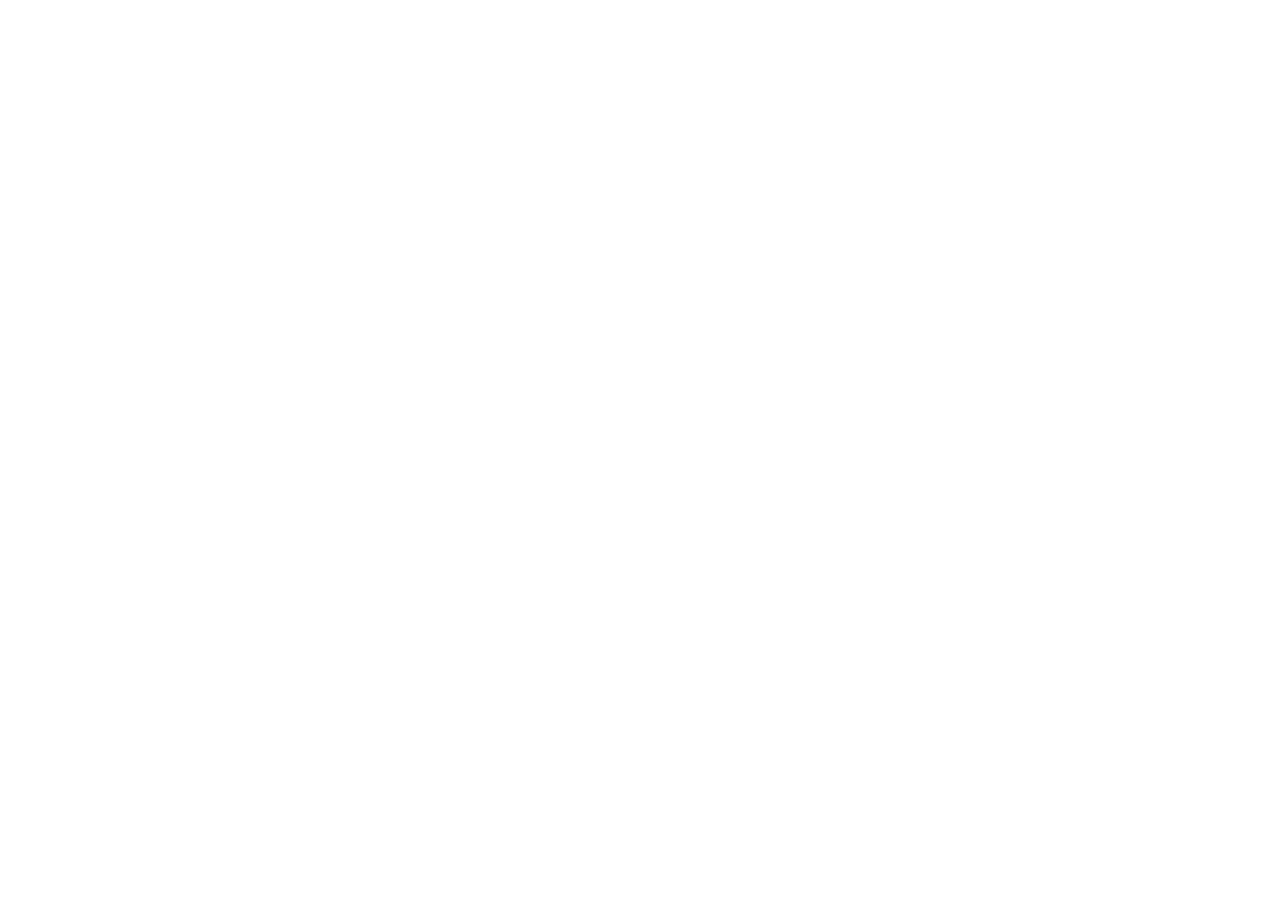
==== index.html @ 2e2c58c4 "added index.html file" ====
<!DOCTYPE html>
<html lang="en">
<head>
    <meta charset="UTF-8">
    <meta name="viewport" content="width=device-width, initial-scale=1.0">
    <title>Document</title>
</head>
<body>
    
</body>
</html>
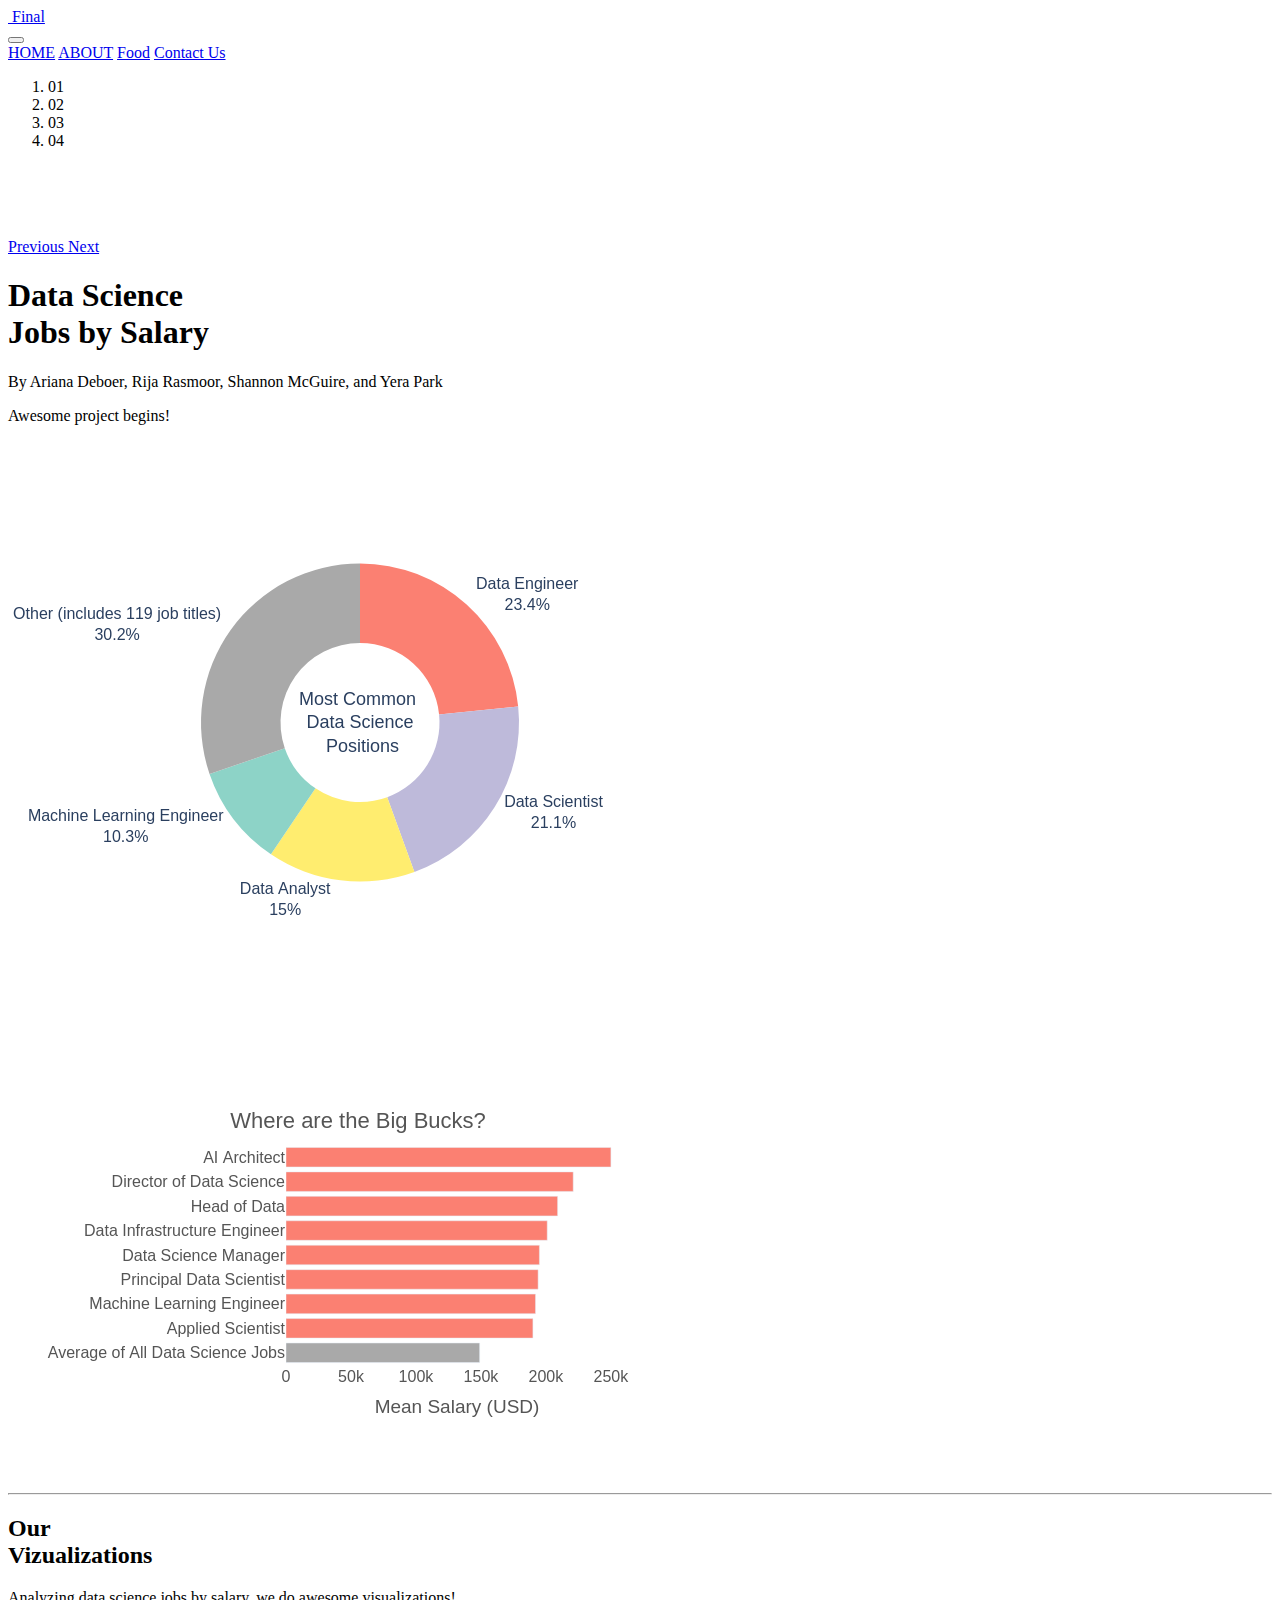
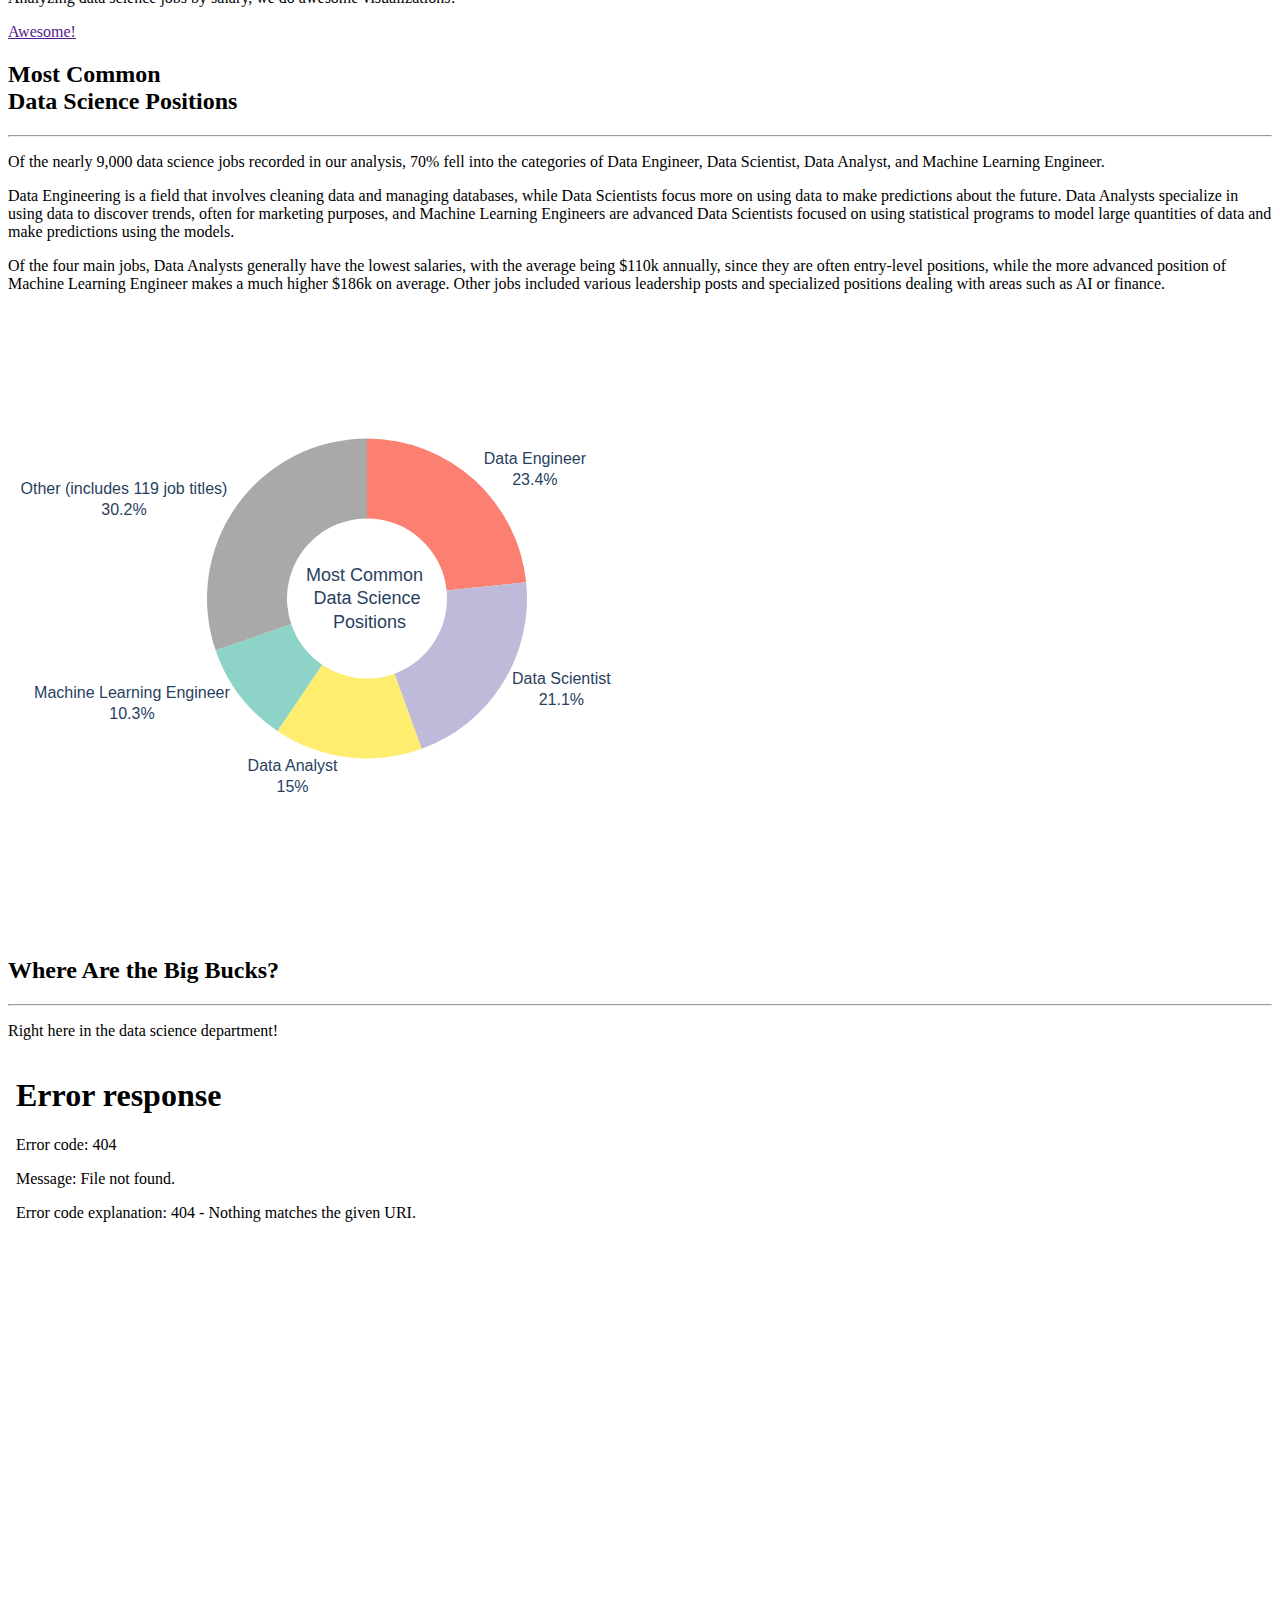
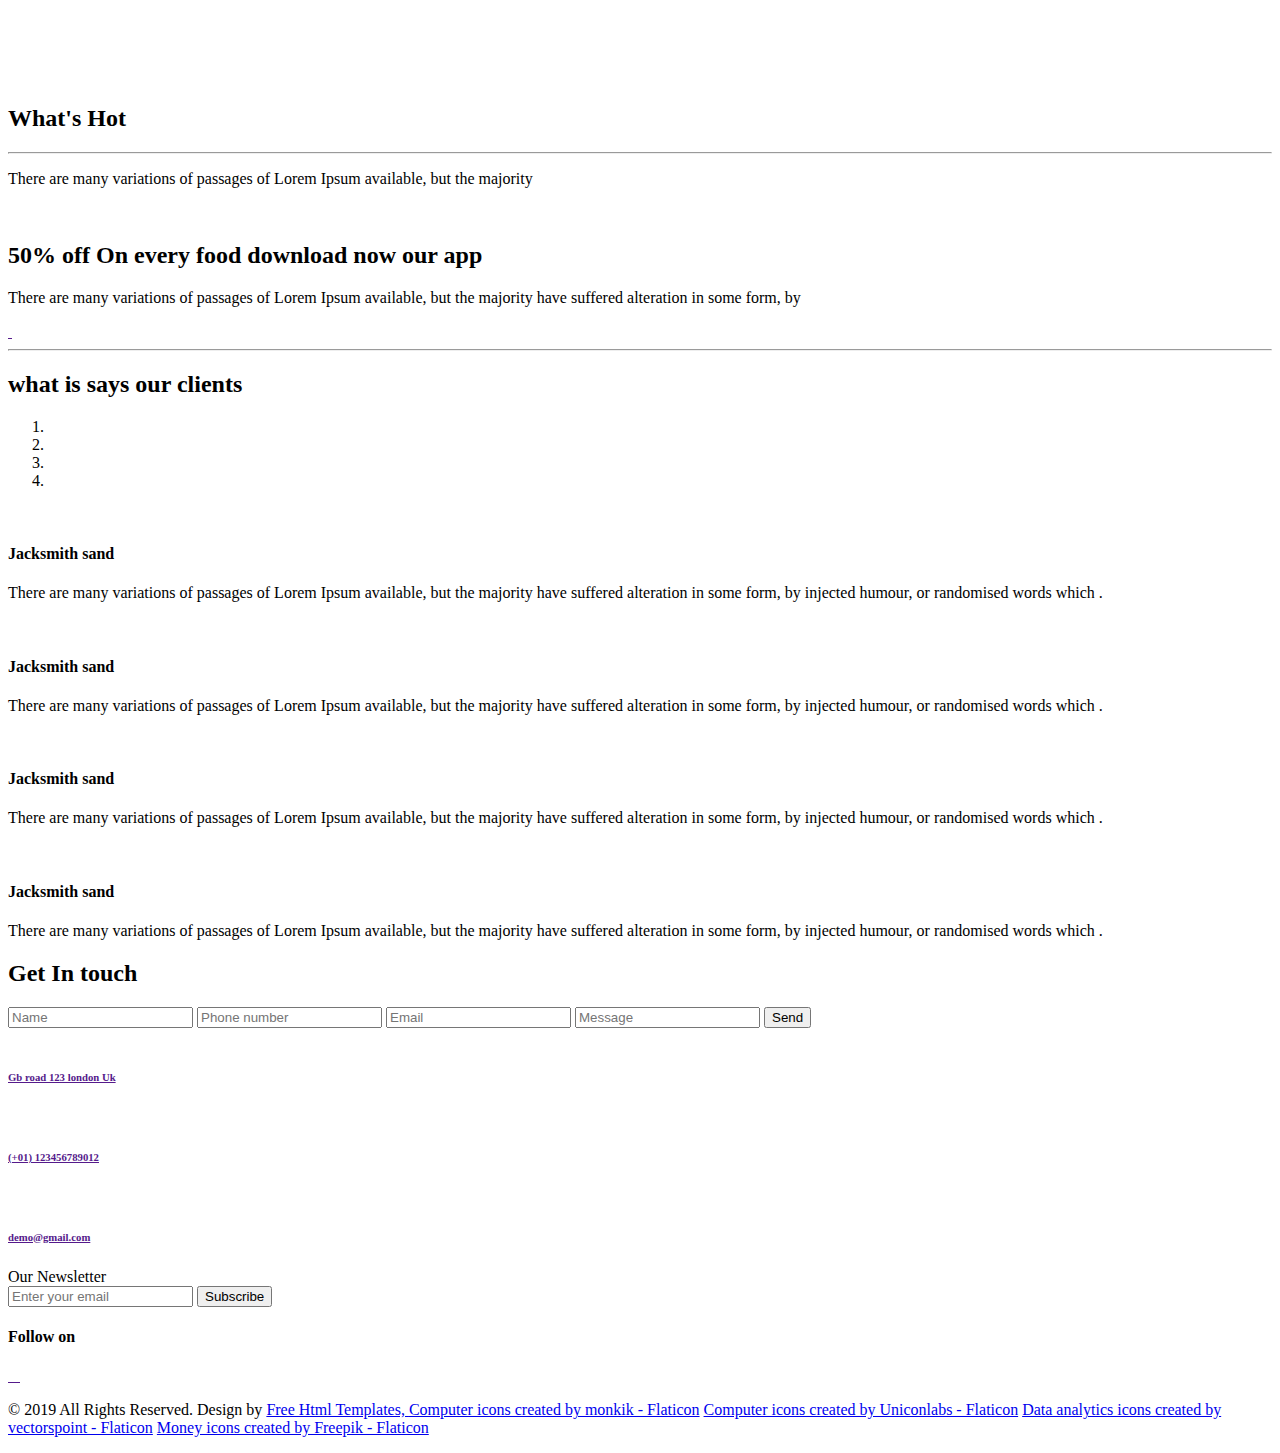
==== commit d3a04087: "added html files" ====
--- a/index.html
+++ b/index.html
@@ -1,11 +1,617 @@
-<!DOCTYPE html>
-<html lang="en">
-<head>
-    <meta charset="UTF-8">
-    <meta name="viewport" content="width=device-width, initial-scale=1.0">
-    <title>Document</title>
-</head>
-<body>
-    
-</body>
+<!DOCTYPE html>
+<html>
+
+<head>
+  <!-- Basic -->
+  <meta charset="utf-8" />
+  <meta http-equiv="X-UA-Compatible" content="IE=edge" />
+  <!-- Mobile Metas -->
+  <meta name="viewport" content="width=device-width, initial-scale=1, shrink-to-fit=no" />
+  <!-- Site Metas -->
+  <meta name="keywords" content="" />
+  <meta name="description" content="" />
+  <meta name="author" content="" />
+
+  <title>Data Science Jobs by Salaries</title>
+  <!-- slider stylesheet -->
+  <link rel="stylesheet" type="text/css"
+    href="https://cdnjs.cloudflare.com/ajax/libs/OwlCarousel2/2.3.4/assets/owl.carousel.min.css" />
+
+  <!-- bootstrap core css -->
+  <link rel="stylesheet" type="text/css" href="css/bootstrap.css" />
+
+  <!-- fonts style -->
+  <link href="https://fonts.googleapis.com/css?family=Open+Sans:400,700|Poppins:400,700|Raleway:400,700&display=swap"
+    rel="stylesheet" />
+
+  <!-- Custom styles for this template -->
+  <link href="css/style.css" rel="stylesheet" />
+  <!-- responsive style -->
+  <link href="css/responsive.css" rel="stylesheet" />
+</head>
+
+<body>
+  <div class="hero_area">
+    <!-- header section strats -->
+    <header class="header_section">
+      <div class="container-fluid">
+        <nav class="navbar navbar-expand-lg custom_nav-container">
+          <a class="navbar-brand" href="index.html">
+            <img src="images/dslogo1.png" alt="" />
+            <span>
+              Final
+            </span>
+          </a>
+
+          <div class="navbar-collapse" id="">
+            <div class="custom_menu-btn">
+              <button onclick="openNav()">
+                <span class="s-1"> </span>
+                <span class="s-2"> </span>
+                <span class="s-3"> </span>
+              </button>
+            </div>
+            <div id="myNav" class="overlay">
+              <div class="overlay-content">
+                <a href="index.html">HOME</a>
+                <a href="about.html">ABOUT</a>
+                <a href="food.html">Food</a>
+                <a href="contact.html">Contact Us</a>
+              </div>
+            </div>
+          </div>
+        </nav>
+      </div>
+    </header>
+    <!-- end header section -->
+    <!-- slider section -->
+    <section class=" slider_section position-relative">
+
+      <div class="container-fluid">
+        <div class="row">
+          <div class="col-lg-3 col-md-4 offset-md-1">
+            <div id="carouselExampleIndicators" class="carousel slide " data-ride="carousel">
+              <ol class="carousel-indicators">
+                <li data-target="#carouselExampleIndicators" data-slide-to="0" class="active">
+                  01
+                </li>
+                <li data-target="#carouselExampleIndicators" data-slide-to="1">
+                  02
+                </li>
+                <li data-target="#carouselExampleIndicators" data-slide-to="2">
+                  03
+                </li>
+                <li data-target="#carouselExampleIndicators" data-slide-to="3">
+                  04
+                </li>
+              </ol>
+              <div class="carousel-inner">
+                <div class="carousel-item active">
+                  <div class="img-box b-1">
+                    <img src="images/coding.png" alt="" />
+                  </div>
+                </div>
+                <div class="carousel-item">
+                  <div class="img-box b-2">
+                    <img src="images/computer.png" alt="" />
+                  </div>
+                </div>
+                <div class="carousel-item">
+                  <div class="img-box b-3">
+                    <img src="images/data-analytics.png" alt="" />
+                  </div>
+                </div>
+                <div class="carousel-item">
+                  <div class="img-box b-4">
+                    <img src="images/profits.png" alt="" />
+                  </div>
+                </div>
+              </div>
+              <div class="carousel_btn-box">
+                <a class="carousel-control-prev" href="#carouselExampleIndicators" role="button" data-slide="prev">
+                  <span class="sr-only">Previous</span>
+                </a>
+                <a class="carousel-control-next" href="#carouselExampleIndicators" role="button" data-slide="next">
+                  <span class="sr-only">Next</span>
+                </a>
+              </div>
+            </div>
+          </div>
+          <div class="col-md-5 offset-md-1">
+            <div class="detail-box">
+              <h1>
+                Data Science <br>
+                Jobs by Salary
+              </h1>
+              <p>
+                By Ariana Deboer, Rija Rasmoor, Shannon McGuire, and Yera Park
+              </p>
+              <p>
+                Awesome project begins!
+              </p>
+              </div>
+            </div>
+          </div>
+        </div>
+      </div>
+    </section>
+    <!-- end slider section -->
+  </div>
+
+  
+  <!-- dish section -->
+
+  <section class="dish_section layout_padding">
+    <div class="container">
+      <div class="row">
+        <div class="col-md-6">
+          <div class="dish_container">
+            <div class="box">
+              <img src="datadonut.png" alt="">
+            </div>
+            <div class="box">
+              <img src="salarybar.png" alt="">
+            </div>
+            <div class="box">
+              <img src="dish.jpg" alt="">
+            </div>
+            <div class="box">
+              <img src="dish.jpg" alt="">
+            </div>
+          </div>
+        </div>
+        <div class="col-md-6">
+          <div class="detail-box">
+            <div class="heading_container">
+              <hr>
+              <h2>
+                Our <br>
+                Vizualizations
+              </h2>
+            </div>
+            <p>
+              Analyzing data science jobs by salary, we do awesome visualizations!
+            </p>
+            <a href="">
+              Awesome!
+            </a>
+          </div>
+        </div>
+      </div>
+    </div>
+  </section>
+
+  <!-- end dish section -->
+
+  <!-- Graph 1 section -->
+  <section class="Graph_1">
+    <div class="container-fluid">
+      <div class="row">
+        <div class="col-md-5 offset-md-1">
+          <div class="detail-box">
+            <div class="heading_container">
+              <h2>
+                Most Common<br>
+                Data Science Positions
+              </h2>
+              <hr>
+            </div>
+            <p>
+              Of the nearly 9,000 data science jobs recorded in our analysis, 70% fell into the categories of Data Engineer, Data Scientist, Data Analyst, and Machine Learning Engineer. <br>
+            </p>
+            <p>
+              Data Engineering is a field that involves cleaning data and managing databases, while Data Scientists focus more on using data to make predictions about the future. Data Analysts specialize in using data to discover trends, often for marketing purposes, and Machine Learning Engineers are advanced Data Scientists focused on using statistical programs to model large quantities of data and make predictions using the models.
+            </p>
+            <p>
+              Of the four main jobs, Data Analysts generally have the lowest salaries, with the average being $110k annually, since they are often entry-level positions, while the more advanced position of Machine Learning Engineer makes a much higher $186k on average. Other jobs included various leadership posts and specialized positions dealing with areas such as AI or finance.
+            </p>
+          </div>
+        </div>
+        <div class="col-md-6 px-0">
+          <div class="img-box">
+            <div class="html"><embed type='text/html' src="datadonut.html" width="625" height="625"></div><div class="content">
+          </div>
+        </div>
+      </div>
+    </div>
+  </section>
+
+    <!-- Graph 2 section -->
+    <section class="Graph_2">
+      <div class="container-fluid">
+        <div class="row">
+          <div class="col-md-5 offset-md-1">
+            <div class="detail-box">
+              <div class="heading_container">
+                <h2>
+                  Where Are the Big Bucks?
+                </h2>
+                <hr>
+              </div>
+              <p>
+               Right here in the data science department!
+              </p>
+            </div>
+          </div>
+          <div class="col-md-6 px-0">
+            <div class="img-box">
+              <div class="html"><embed type='text/html' src="salarybar.html" width="625" height="625"></div><div class="content">
+            </div>
+          </div>
+        </div>
+      </div>
+    </section>
+
+  <!-- end about section -->
+
+  <!-- hot section -->
+
+  <section class="hot_section layout_padding">
+    <div class="container">
+      <div class="heading_container">
+        <h2>
+          What's Hot
+        </h2>
+        <hr>
+      </div>
+      <p>
+        There are many variations of passages of Lorem Ipsum available, but the majority
+      </p>
+    </div>
+    <div class="carousel_container">
+      <div class="container">
+        <div class="carousel-wrap ">
+          <div class="owl-carousel">
+            <div class="item">
+              <div class="box">
+                <div class="img-box">
+                  <img src="images/hot-1.png" />
+                </div>
+                <div class="detail-box">
+                  <h4>
+                    $30
+                  </h4>
+                  <p>
+                    There are many variations of passages of Lorem Ipsum available,
+                  </p>
+                  <a href="">
+                    Order Now
+                  </a>
+                </div>
+              </div>
+            </div>
+            <div class="item">
+              <div class="box">
+                <div class="img-box">
+                  <img src="images/hot-2.png" />
+                </div>
+                <div class="detail-box">
+                  <h4>
+                    $30
+                  </h4>
+                  <p>
+                    There are many variations of passages of Lorem Ipsum available,
+                  </p>
+                  <a href="">
+                    Order Now
+                  </a>
+                </div>
+              </div>
+            </div>
+            <div class="item">
+              <div class="box">
+                <div class="img-box">
+                  <img src="images/hot-3.png" />
+                </div>
+                <div class="detail-box">
+                  <h4>
+                    $30
+                  </h4>
+                  <p>
+                    There are many variations of passages of Lorem Ipsum available,
+                  </p>
+                  <a href="">
+                    Order Now
+                  </a>
+                </div>
+              </div>
+            </div>
+          </div>
+        </div>
+      </div>
+    </div>
+  </section>
+
+  <!-- end hot section -->
+
+  <!-- app section -->
+
+  <section class="app_section">
+    <div class="container">
+      <div class="row">
+        <div class="col-md-4">
+          <div class="img-box">
+            <img src="images/man-with-phone.png" alt="">
+          </div>
+        </div>
+        <div class="col-md-6 offset-md-2">
+          <div class="detail-box">
+            <h2>
+              <span> 50% </span> off On every food
+              download now our app
+            </h2>
+            <p>
+              There are many variations of passages of Lorem Ipsum available, but the majority have suffered alteration
+              in
+              some form, by
+            </p>
+            <div class="btn-box">
+              <a href="">
+                <img src="images/app-store.png" alt="">
+              </a>
+              <a href="">
+                <img src="images/play-store.png" alt="">
+              </a>
+            </div>
+          </div>
+        </div>
+      </div>
+    </div>
+  </section>
+
+  <!-- end app section -->
+
+  <!-- client section -->
+
+  <section class="client_section layout_padding">
+    <div class="container">
+      <div class="heading_container">
+        <hr>
+        <h2>
+          what is says our clients
+        </h2>
+      </div>
+      <div id="carouselExample2Indicators" class="carousel slide" data-ride="carousel">
+        <ol class="carousel-indicators">
+          <li data-target="#carouselExample2Indicators" data-slide-to="0" class="active"></li>
+          <li data-target="#carouselExample2Indicators" data-slide-to="1"></li>
+          <li data-target="#carouselExample2Indicators" data-slide-to="2"></li>
+          <li data-target="#carouselExample2Indicators" data-slide-to="3"></li>
+        </ol>
+        <div class="carousel-inner">
+          <div class="carousel-item active">
+            <div class="box ">
+              <div class="client_id">
+                <div class="img-box">
+                  <img src="images/client.png" alt="" class="img-fluid">
+                </div>
+                <h4>
+                  Jacksmith sand
+                </h4>
+              </div>
+              <div class="detail-box">
+                <p>
+                  There are many variations of passages of Lorem Ipsum available, but the majority have suffered
+                  alteration in
+                  some form, by injected humour, or randomised words which .
+                </p>
+              </div>
+            </div>
+          </div>
+          <div class="carousel-item">
+            <div class="box ">
+              <div class="client_id">
+                <div class="img-box">
+                  <img src="images/client.png" alt="" class="img-fluid">
+                </div>
+                <h4>
+                  Jacksmith sand
+                </h4>
+              </div>
+              <div class="detail-box">
+                <p>
+                  There are many variations of passages of Lorem Ipsum available, but the majority have suffered
+                  alteration in
+                  some form, by injected humour, or randomised words which .
+                </p>
+              </div>
+            </div>
+          </div>
+          <div class="carousel-item">
+            <div class="box ">
+              <div class="client_id">
+                <div class="img-box">
+                  <img src="images/client.png" alt="" class="img-fluid">
+                </div>
+                <h4>
+                  Jacksmith sand
+                </h4>
+              </div>
+              <div class="detail-box">
+                <p>
+                  There are many variations of passages of Lorem Ipsum available, but the majority have suffered
+                  alteration in
+                  some form, by injected humour, or randomised words which .
+                </p>
+              </div>
+            </div>
+          </div>
+          <div class="carousel-item">
+            <div class="box ">
+              <div class="client_id">
+                <div class="img-box">
+                  <img src="images/client.png" alt="" class="img-fluid">
+                </div>
+                <h4>
+                  Jacksmith sand
+                </h4>
+              </div>
+              <div class="detail-box">
+                <p>
+                  There are many variations of passages of Lorem Ipsum available, but the majority have suffered
+                  alteration in
+                  some form, by injected humour, or randomised words which .
+                </p>
+              </div>
+            </div>
+          </div>
+        </div>
+      </div>
+
+    </div>
+  </section>
+  <!-- end client section -->
+
+  <!-- contact section -->
+
+  <section class="contact_section layout_padding-bottom ">
+    <div class="container">
+      <h2>
+        Get In touch
+      </h2>
+      <div class="row">
+        <div class="col-md-7">
+          <div class="form_container">
+            <form action="">
+              <input type="text" placeholder="Name">
+              <input type="text" placeholder="Phone number">
+              <input type="email" placeholder="Email">
+              <input type="text" placeholder="Message" class="message_input">
+              <button>
+                Send
+              </button>
+            </form>
+          </div>
+        </div>
+        <div class="col-md-5">
+          <div class="contact_box">
+            <a href="">
+              <div class="img-box">
+                <img src="images/location.png" alt="">
+              </div>
+              <h6>
+                Gb road 123 london Uk
+              </h6>
+            </a>
+            <a href="">
+              <div class="img-box">
+                <img src="images/call.png" alt="">
+              </div>
+              <h6>
+                (+01) 123456789012
+              </h6>
+            </a>
+            <a href="">
+              <div class="img-box">
+                <img src="images/envelope.png" alt="">
+              </div>
+              <h6>
+                demo@gmail.com
+              </h6>
+            </a>
+          </div>
+        </div>
+      </div>
+    </div>
+  </section>
+
+  <!-- end contact section -->
+
+  <!-- subscribe section -->
+
+  <section class="subscribe_section">
+    <div class="container">
+      <form action="">
+        <div class="row">
+          <div class="col-lg-3 col-md-4">
+            <label for="subEmail">
+              Our Newsletter
+            </label>
+          </div>
+          <div class="col-lg-9 col-md-8">
+            <div class="box">
+              <input type="email" placeholder="Enter your email" id="subEmail">
+              <button>
+                Subscribe
+              </button>
+            </div>
+          </div>
+        </div>
+      </form>
+    </div>
+  </section>
+
+  <!-- end subscribe section -->
+
+  <!-- footer section -->
+  <section class="container-fluid footer_section">
+    <div class="social_container">
+      <h4>
+        Follow on
+      </h4>
+      <div class="social-box">
+        <a href="">
+          <img src="images/fb.png" alt="">
+        </a>
+        <a href="">
+          <img src="images/twitter.png" alt="">
+        </a>
+        <a href="">
+          <img src="images/linkedin.png" alt="">
+        </a>
+        <a href="">
+          <img src="images/youtube.png" alt="">
+        </a>
+      </div>
+    </div>
+    <p>
+      &copy; 2019 All Rights Reserved. Design by
+      <a href="https://html.design/">Free Html Templates, </a>
+      <a href="https://www.flaticon.com/free-icons/computer" title="computer icons">Computer icons created by monkik - Flaticon</a>
+      <a href="https://www.flaticon.com/free-icons/computer" title="computer icons">Computer icons created by Uniconlabs - Flaticon</a>
+      <a href="https://www.flaticon.com/free-icons/data-analytics" title="data analytics icons">Data analytics icons created by vectorspoint - Flaticon</a>
+      <a href="https://www.flaticon.com/free-icons/money" title="money icons">Money icons created by Freepik - Flaticon</a>
+    </p>
+  </section>
+  <!-- footer section -->
+
+  <script type="text/javascript" src="js/jquery-3.4.1.min.js"></script>
+  <script type="text/javascript" src="js/bootstrap.js"></script>
+  <script type="text/javascript" src="https://cdnjs.cloudflare.com/ajax/libs/OwlCarousel2/2.3.4/owl.carousel.min.js">
+  </script>
+
+  <script>
+    function openNav() {
+      document.getElementById("myNav").classList.toggle("menu_width");
+      document
+        .querySelector(".custom_menu-btn")
+        .classList.toggle("menu_btn-style");
+    }
+  </script>
+
+  <!-- owl carousel script -->
+  <script type="text/javascript">
+    $(".owl-carousel").owlCarousel({
+      loop: true,
+      margin: 35,
+      navText: [],
+      autoplay: true,
+      autoplayHoverPause: true,
+      responsive: {
+        0: {
+          items: 1
+        },
+        600: {
+          items: 2
+        },
+        1000: {
+          items: 3
+        }
+      }
+    });
+  </script>
+  <!-- end owl carousel script -->
+
+</body>
+
 </html>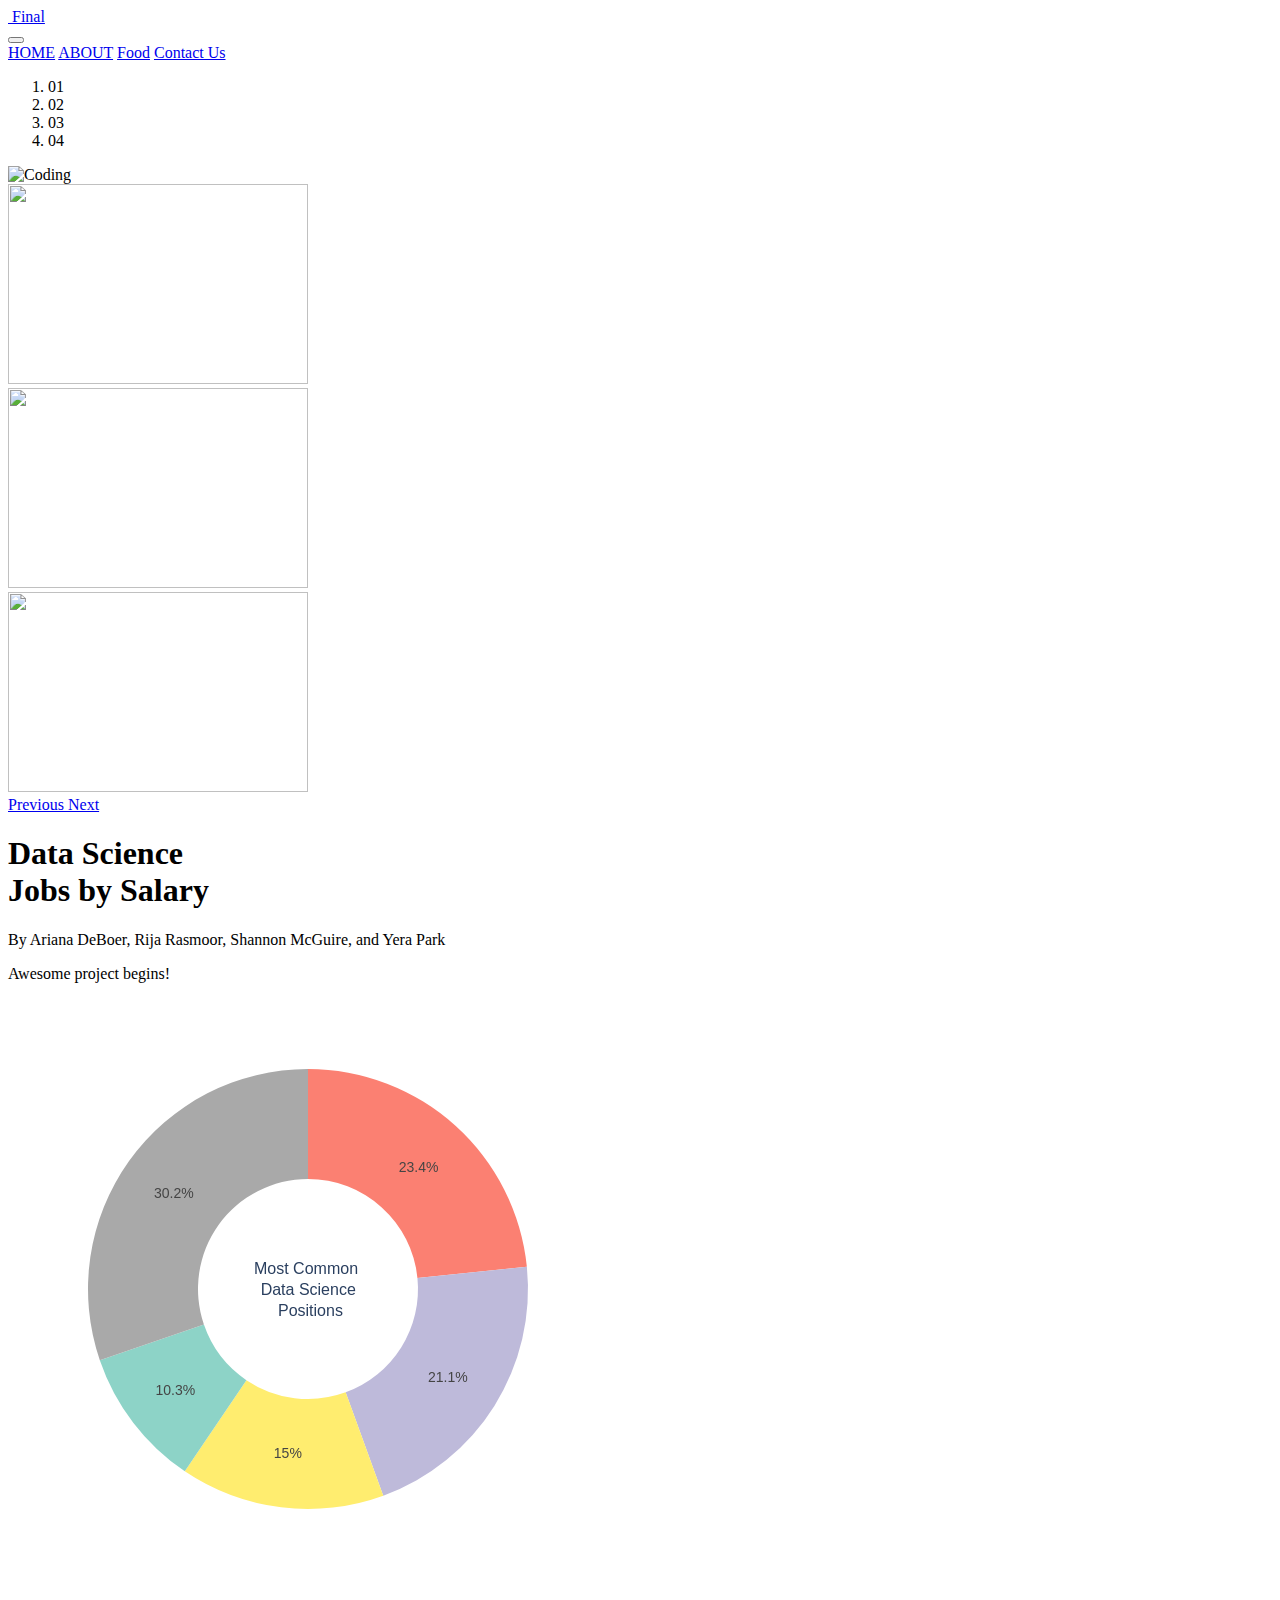
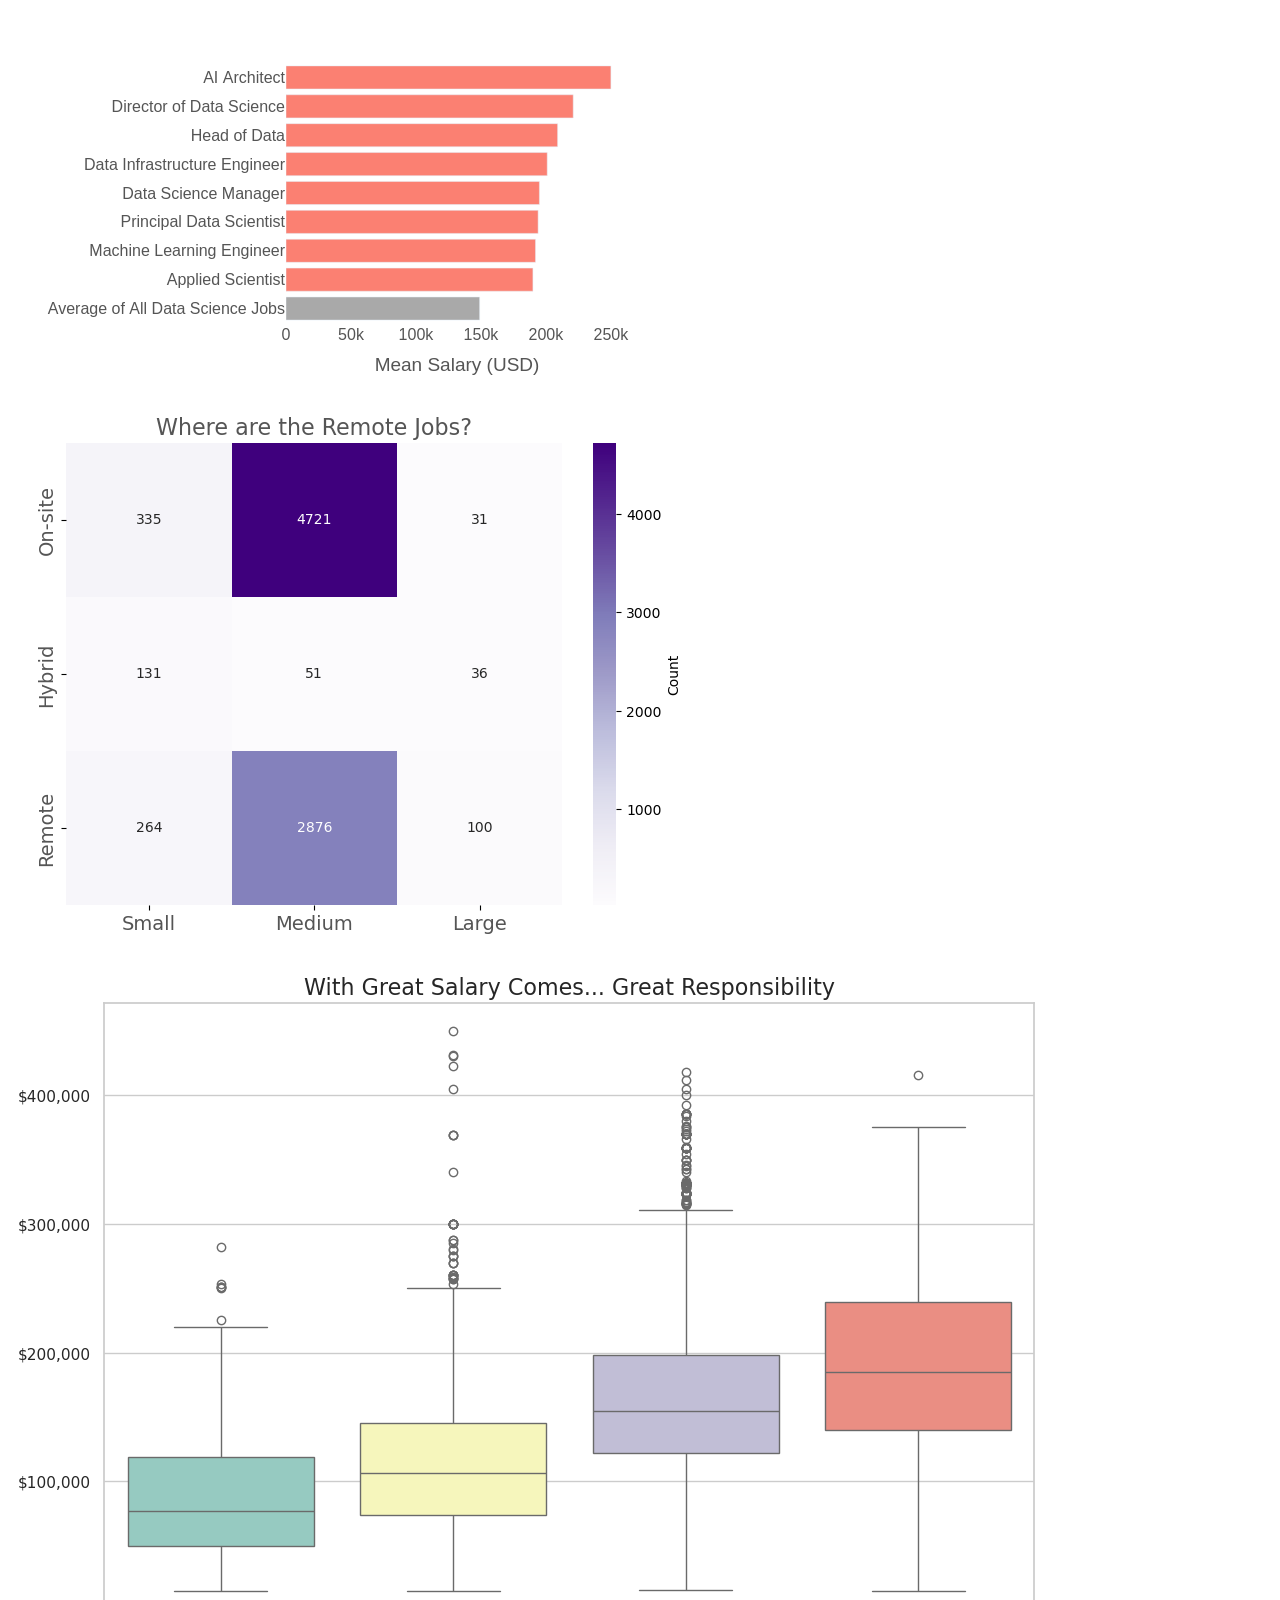
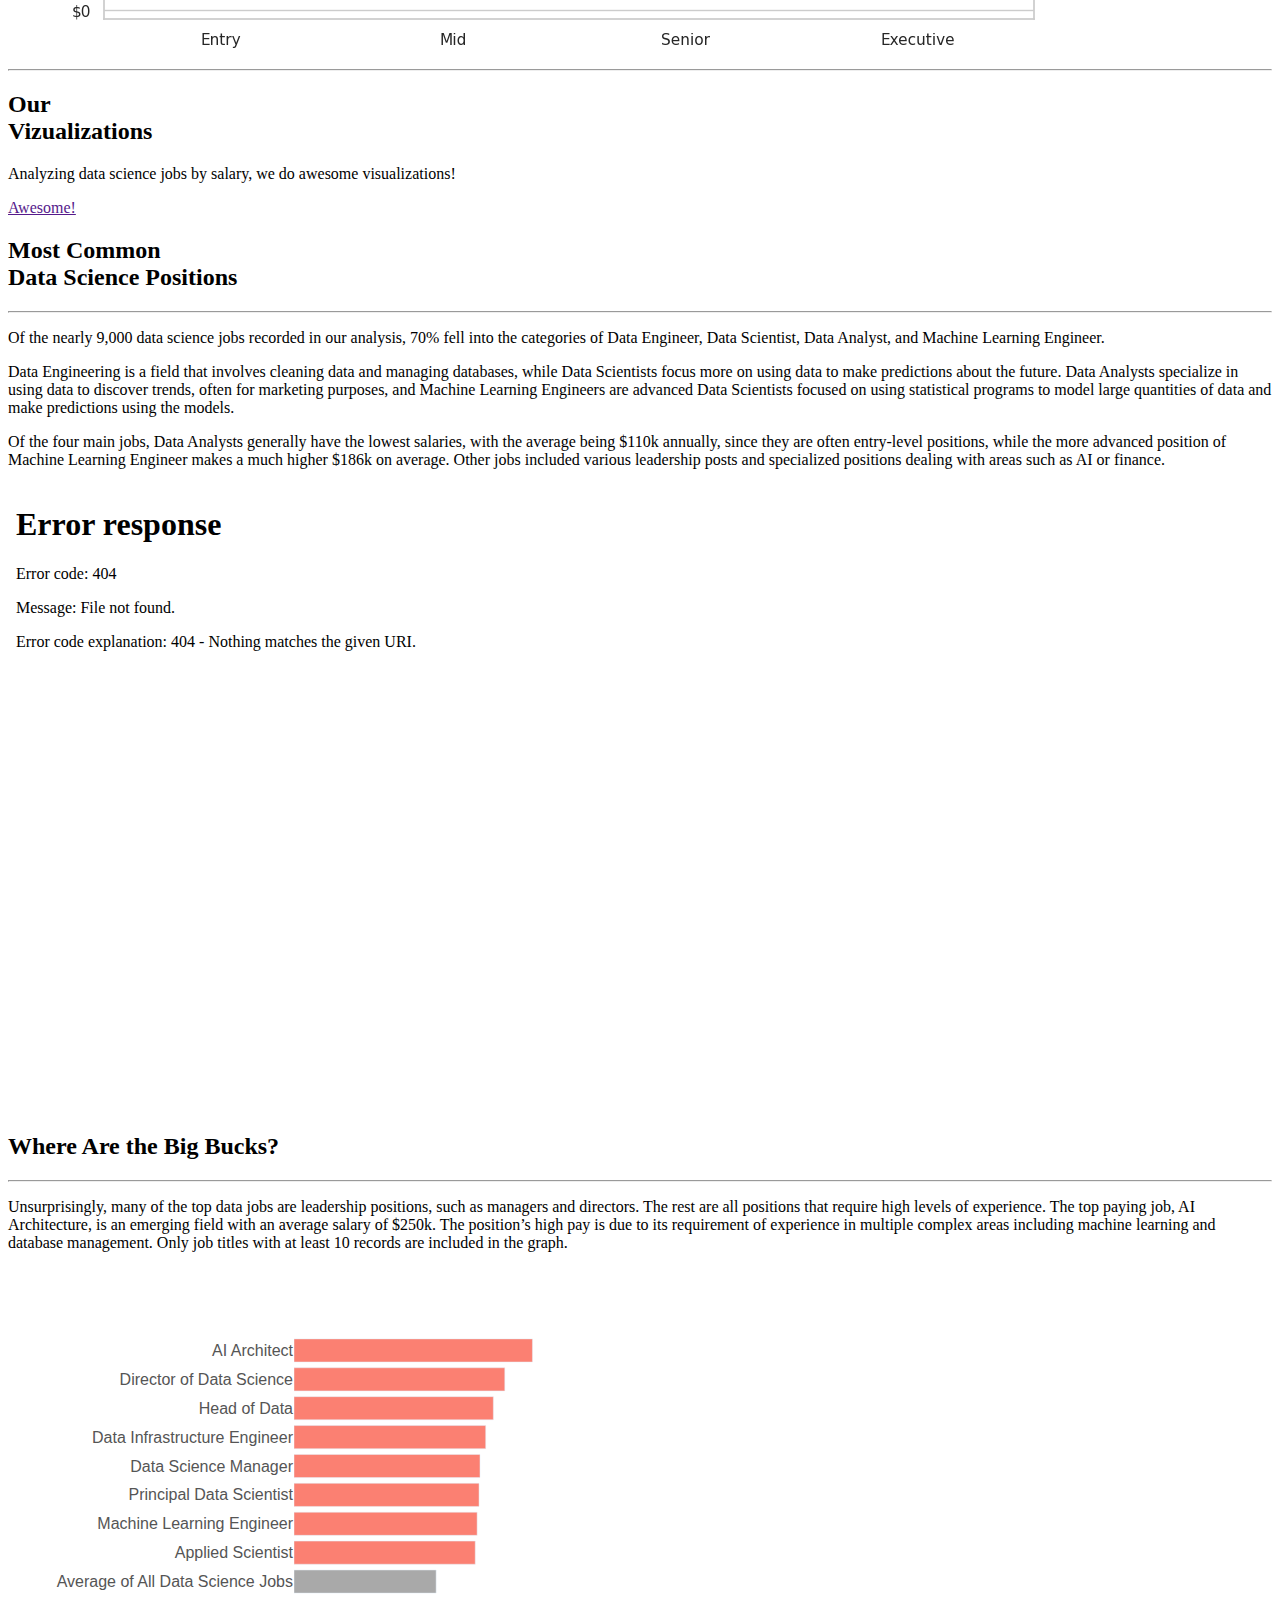
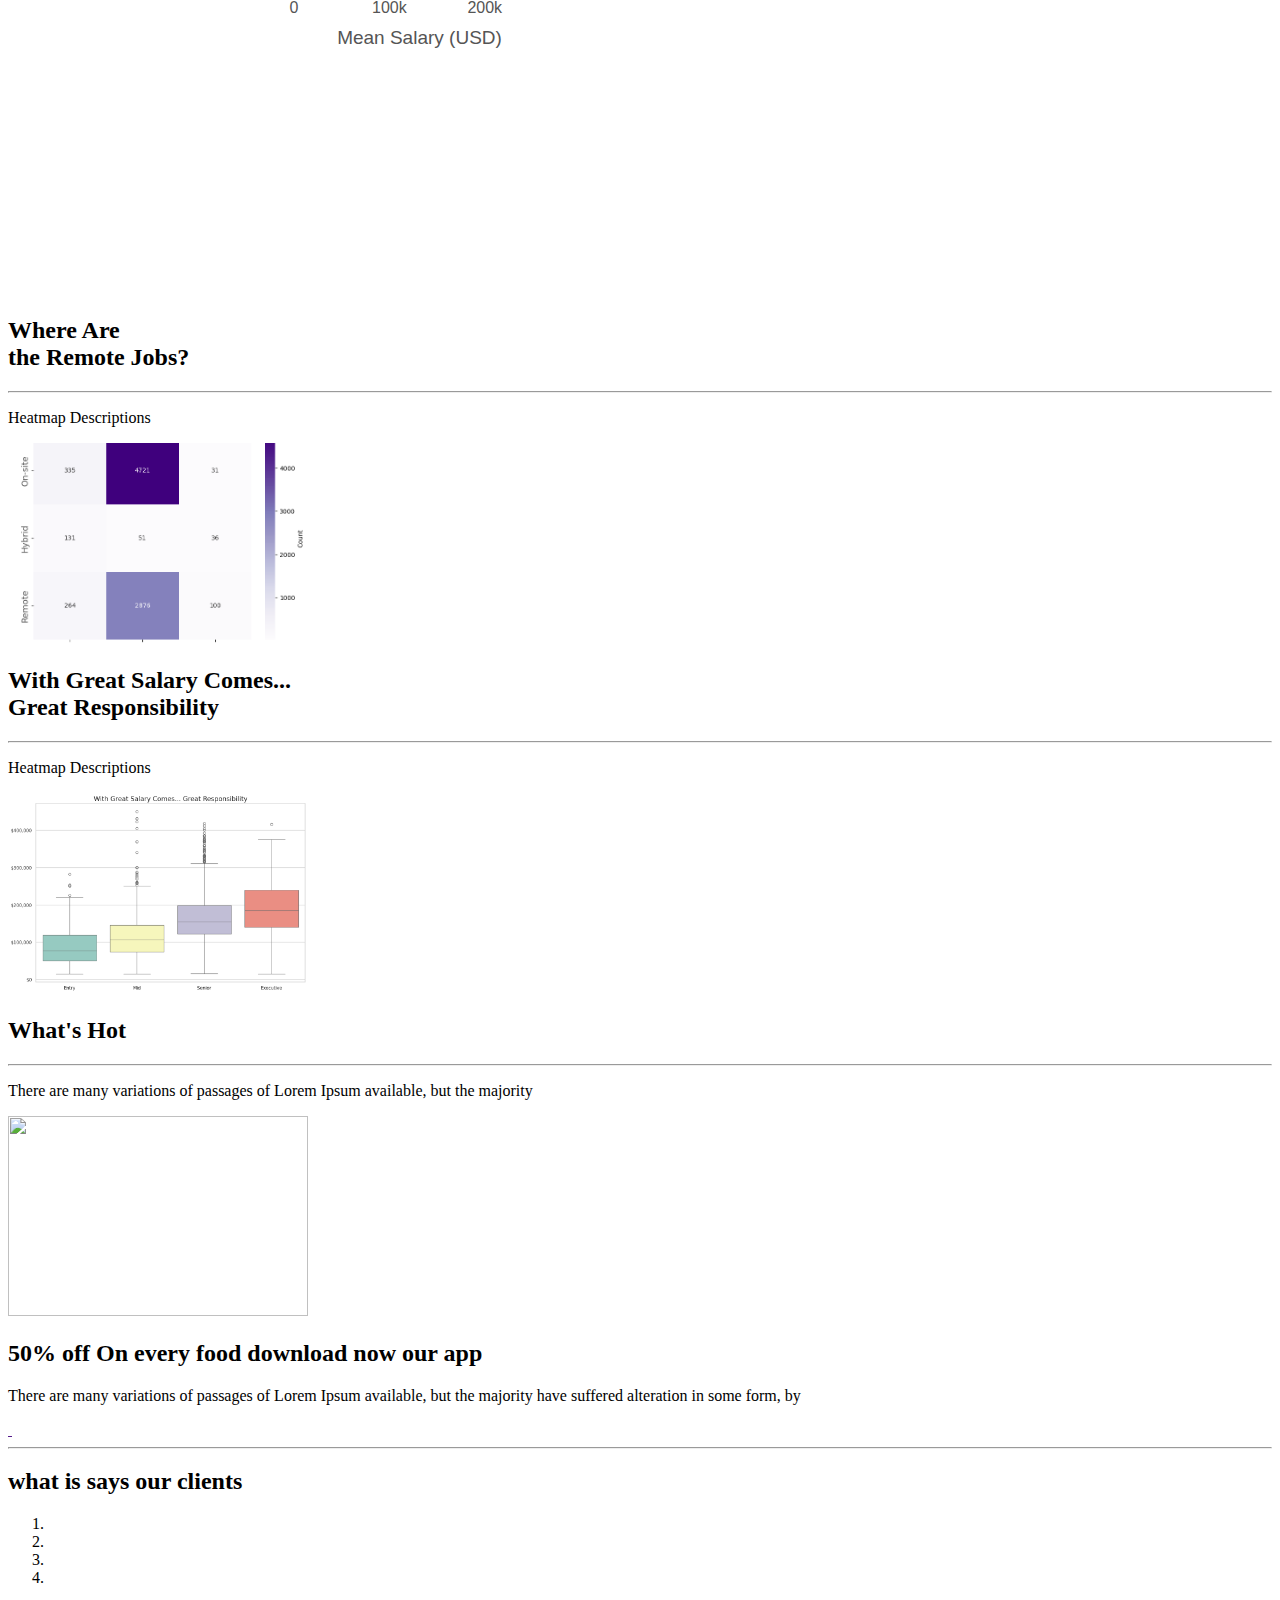
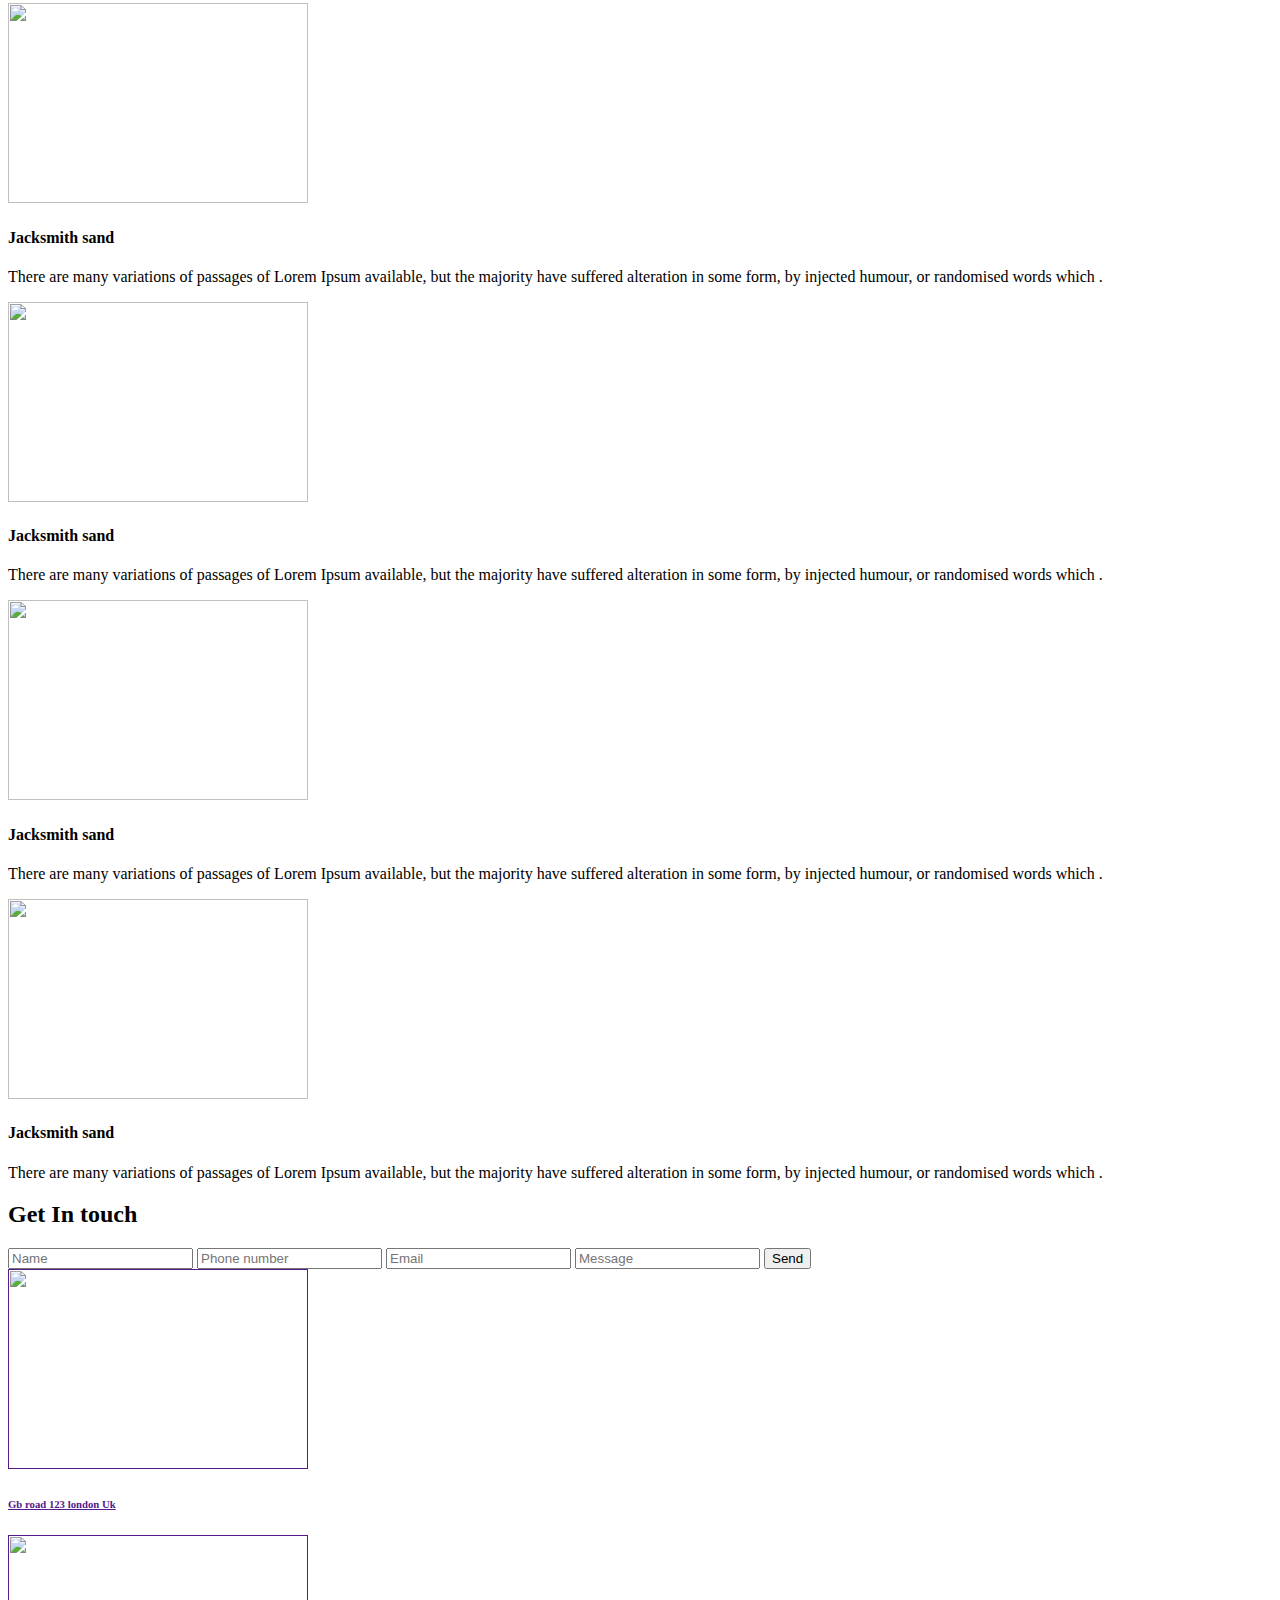
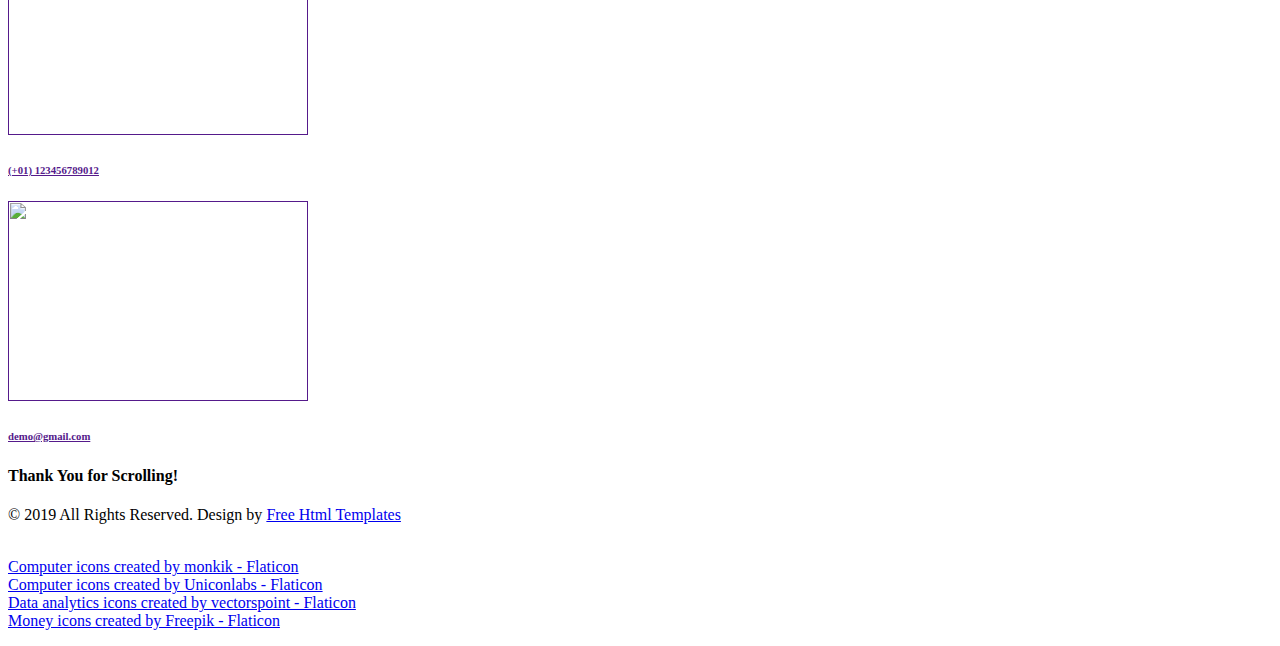
==== commit 411f8bb4: "update graphs" ====
--- a/index.html
+++ b/index.html
@@ -85,11 +85,19 @@
                   04
                 </li>
               </ol>
+
+              <style>
+                .img-box img {
+                  width: 300px; 
+                  height: 200px; 
+                  object-fit: cover; /* Maintain aspect ratio and cover the container */
+                }
+              </style>
+
               <div class="carousel-inner">
                 <div class="carousel-item active">
                   <div class="img-box b-1">
-                    <img src="images/coding.png" alt="" />
-                  </div>
+                    <img src="images/coding.png" width="10" height="200" alt="Coding">                  </div>
                 </div>
                 <div class="carousel-item">
                   <div class="img-box b-2">
@@ -103,7 +111,7 @@
                 </div>
                 <div class="carousel-item">
                   <div class="img-box b-4">
-                    <img src="images/profits.png" alt="" />
+                    <img src="images/profits.png" width="10" length="10">
                   </div>
                 </div>
               </div>
@@ -124,7 +132,7 @@
                 Jobs by Salary
               </h1>
               <p>
-                By Ariana Deboer, Rija Rasmoor, Shannon McGuire, and Yera Park
+                By Ariana DeBoer, Rija Rasmoor, Shannon McGuire, and Yera Park
               </p>
               <p>
                 Awesome project begins!
@@ -147,16 +155,16 @@
         <div class="col-md-6">
           <div class="dish_container">
             <div class="box">
-              <img src="datadonut.png" alt="">
+              <img src="datadonutsimple.png" alt="">
             </div>
             <div class="box">
               <img src="salarybar.png" alt="">
             </div>
             <div class="box">
-              <img src="dish.jpg" alt="">
+              <img src="heatmap.png" alt="">
             </div>
             <div class="box">
-              <img src="dish.jpg" alt="">
+              <img src="exp_boxplot.png" alt="">
             </div>
           </div>
         </div>
@@ -209,7 +217,7 @@
         </div>
         <div class="col-md-6 px-0">
           <div class="img-box">
-            <div class="html"><embed type='text/html' src="datadonut.html" width="625" height="625"></div><div class="content">
+            <div class="html"><embed type='text/html' src="datadonutsmall.html" width="625" height="625"></div><div class="content">
           </div>
         </div>
       </div>
@@ -229,7 +237,10 @@
                 <hr>
               </div>
               <p>
-               Right here in the data science department!
+                Unsurprisingly, many of the top data jobs are leadership positions, such as managers and directors. The rest are all positions that require high levels of experience. The top paying job, AI Architecture, is an emerging field with an average salary of $250k. The position’s high pay is due to its requirement of experience in multiple complex areas including machine learning and database management.
+
+                Only job titles with at least 10 records are included in the graph. 
+               
               </p>
             </div>
           </div>
@@ -242,7 +253,86 @@
       </div>
     </section>
 
-  <!-- end about section -->
+  <!-- end Graph 2 section -->
+
+  <!-- Graph 3 section -->
+  <section class="Graph_3">
+    <div class="container-fluid">
+      <div class="row">
+        <div class="col-md-5 offset-md-1">
+          <div class="detail-box">
+            <div class="heading_container">
+              <h2>
+                Where Are <br>
+                the Remote Jobs?
+              </h2>
+              <hr>
+            </div>
+            <p>
+              Heatmap Descriptions
+            </p>
+          </div>
+        </div>
+        <div class="col-md-6 px-0">
+          <div class="img-box">
+            <img src="heatmap.png" width="600" length="600">
+          </div>        
+        </div>
+      </div>
+    </div>
+  </section>
+
+<!-- end Graph 3 section -->
+
+
+
+<!-- Graph 4 section -->
+<section class="Graph_4">
+  <div class="container-fluid">
+    <div class="row">
+      <div class="col-md-5 offset-md-1">
+        <div class="detail-box">
+          <div class="heading_container">
+            <h2>
+              With Great Salary Comes... <br>
+              Great Responsibility
+            </h2>
+            <hr>
+          </div>
+          <p>
+            Heatmap Descriptions
+          </p>
+        </div>
+      </div>
+      <div class="col-md-6 px-0">
+        <div class="img-box">
+          <img src="exp_boxplot.png" width="600" length="600">
+        </div>
+      </div>
+    </div>
+  </div>
+</section>
+
+<!-- end Graph 4 section -->
+
+
+
+
+
+
+
+
+
+
+
+
+
+
+
+
+
+
+
 
   <!-- hot section -->
 
@@ -517,59 +607,22 @@
 
   <!-- end contact section -->
 
-  <!-- subscribe section -->
-
-  <section class="subscribe_section">
-    <div class="container">
-      <form action="">
-        <div class="row">
-          <div class="col-lg-3 col-md-4">
-            <label for="subEmail">
-              Our Newsletter
-            </label>
-          </div>
-          <div class="col-lg-9 col-md-8">
-            <div class="box">
-              <input type="email" placeholder="Enter your email" id="subEmail">
-              <button>
-                Subscribe
-              </button>
-            </div>
-          </div>
-        </div>
-      </form>
-    </div>
-  </section>
-
-  <!-- end subscribe section -->
-
   <!-- footer section -->
   <section class="container-fluid footer_section">
     <div class="social_container">
       <h4>
-        Follow on
+        Thank You for Scrolling!
       </h4>
-      <div class="social-box">
-        <a href="">
-          <img src="images/fb.png" alt="">
-        </a>
-        <a href="">
-          <img src="images/twitter.png" alt="">
-        </a>
-        <a href="">
-          <img src="images/linkedin.png" alt="">
-        </a>
-        <a href="">
-          <img src="images/youtube.png" alt="">
-        </a>
       </div>
     </div>
     <p>
       &copy; 2019 All Rights Reserved. Design by
-      <a href="https://html.design/">Free Html Templates, </a>
-      <a href="https://www.flaticon.com/free-icons/computer" title="computer icons">Computer icons created by monkik - Flaticon</a>
-      <a href="https://www.flaticon.com/free-icons/computer" title="computer icons">Computer icons created by Uniconlabs - Flaticon</a>
-      <a href="https://www.flaticon.com/free-icons/data-analytics" title="data analytics icons">Data analytics icons created by vectorspoint - Flaticon</a>
+      <a href="https://html.design/">Free Html Templates</a>
+    </p>
+    <p>
+      <br><a href="https://www.flaticon.com/free-icons/computer" title="computer icons">Computer icons created by monkik - Flaticon</a> <br>
+      <a href="https://www.flaticon.com/free-icons/computer" title="computer icons">Computer icons created by Uniconlabs - Flaticon</a> <br>
+      <a href="https://www.flaticon.com/free-icons/data-analytics" title="data analytics icons">Data analytics icons created by vectorspoint - Flaticon</a> <br>
       <a href="https://www.flaticon.com/free-icons/money" title="money icons">Money icons created by Freepik - Flaticon</a>
     </p>
   </section>
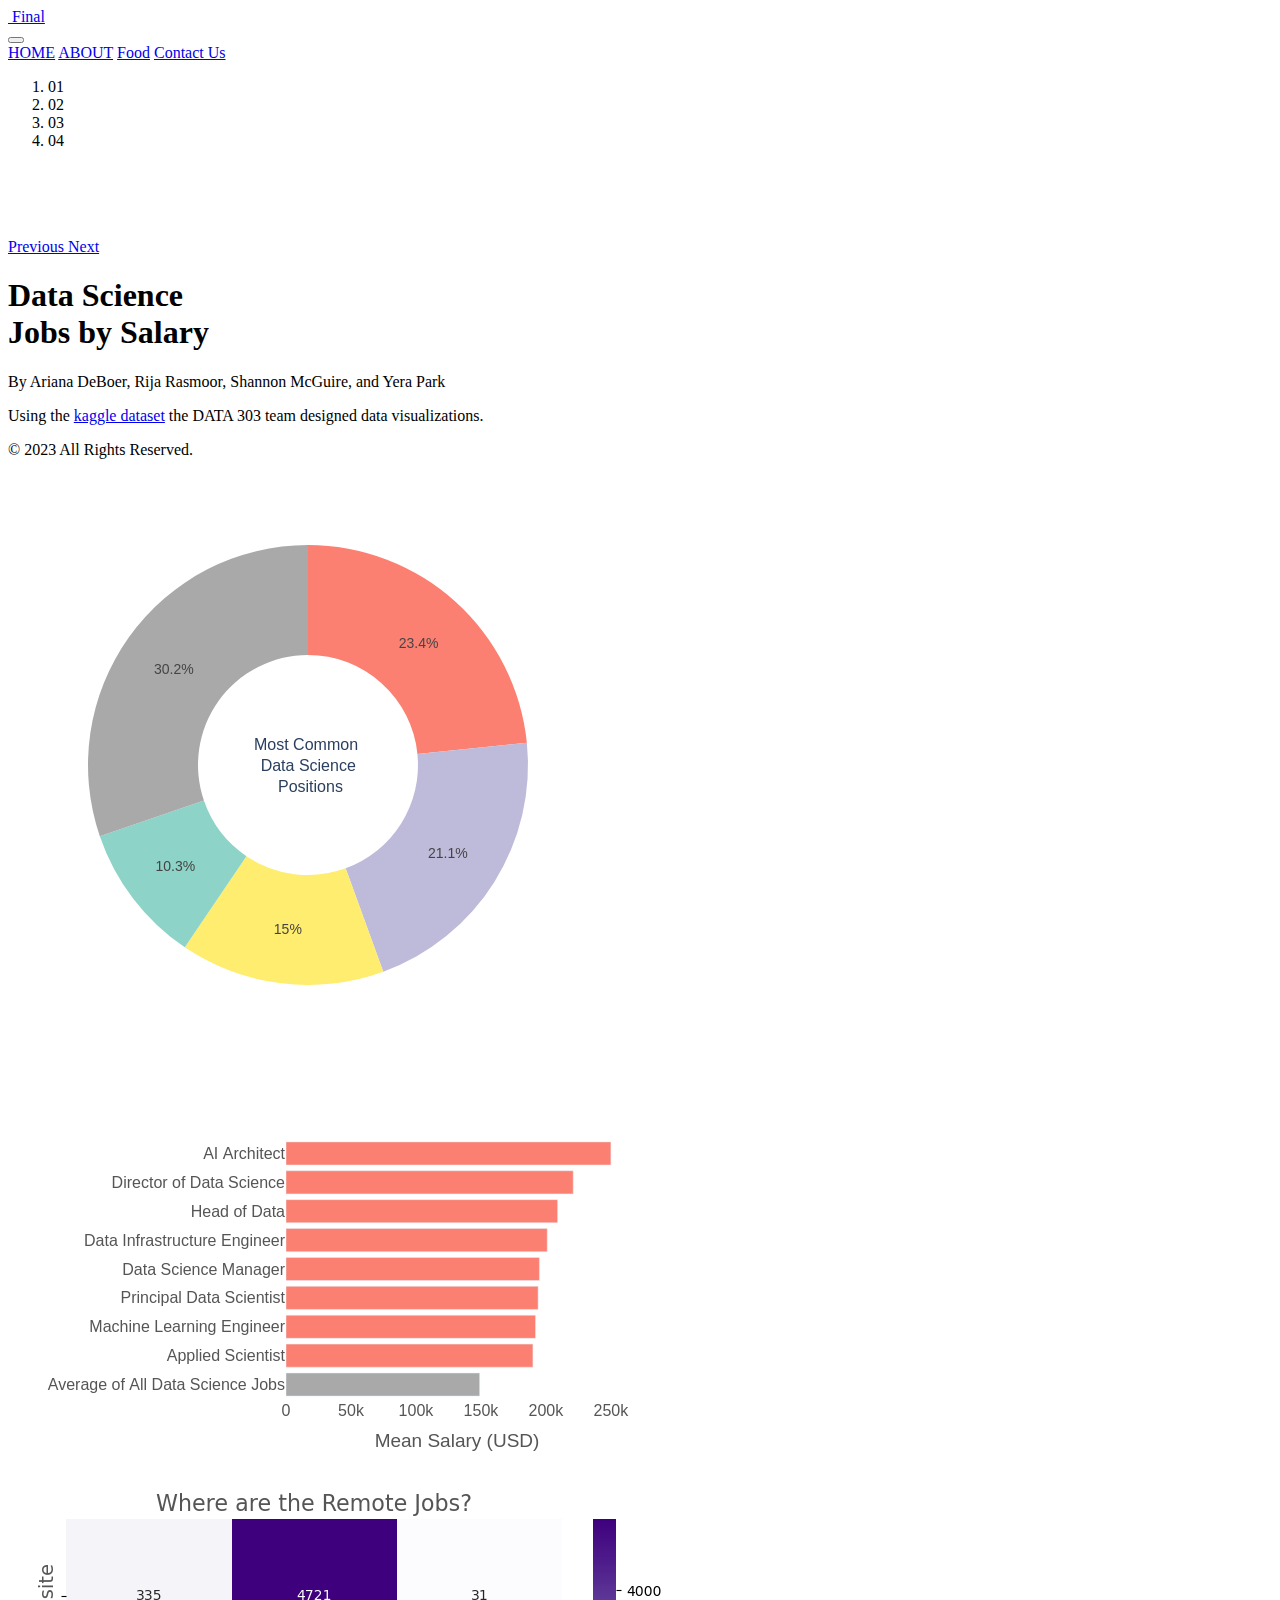
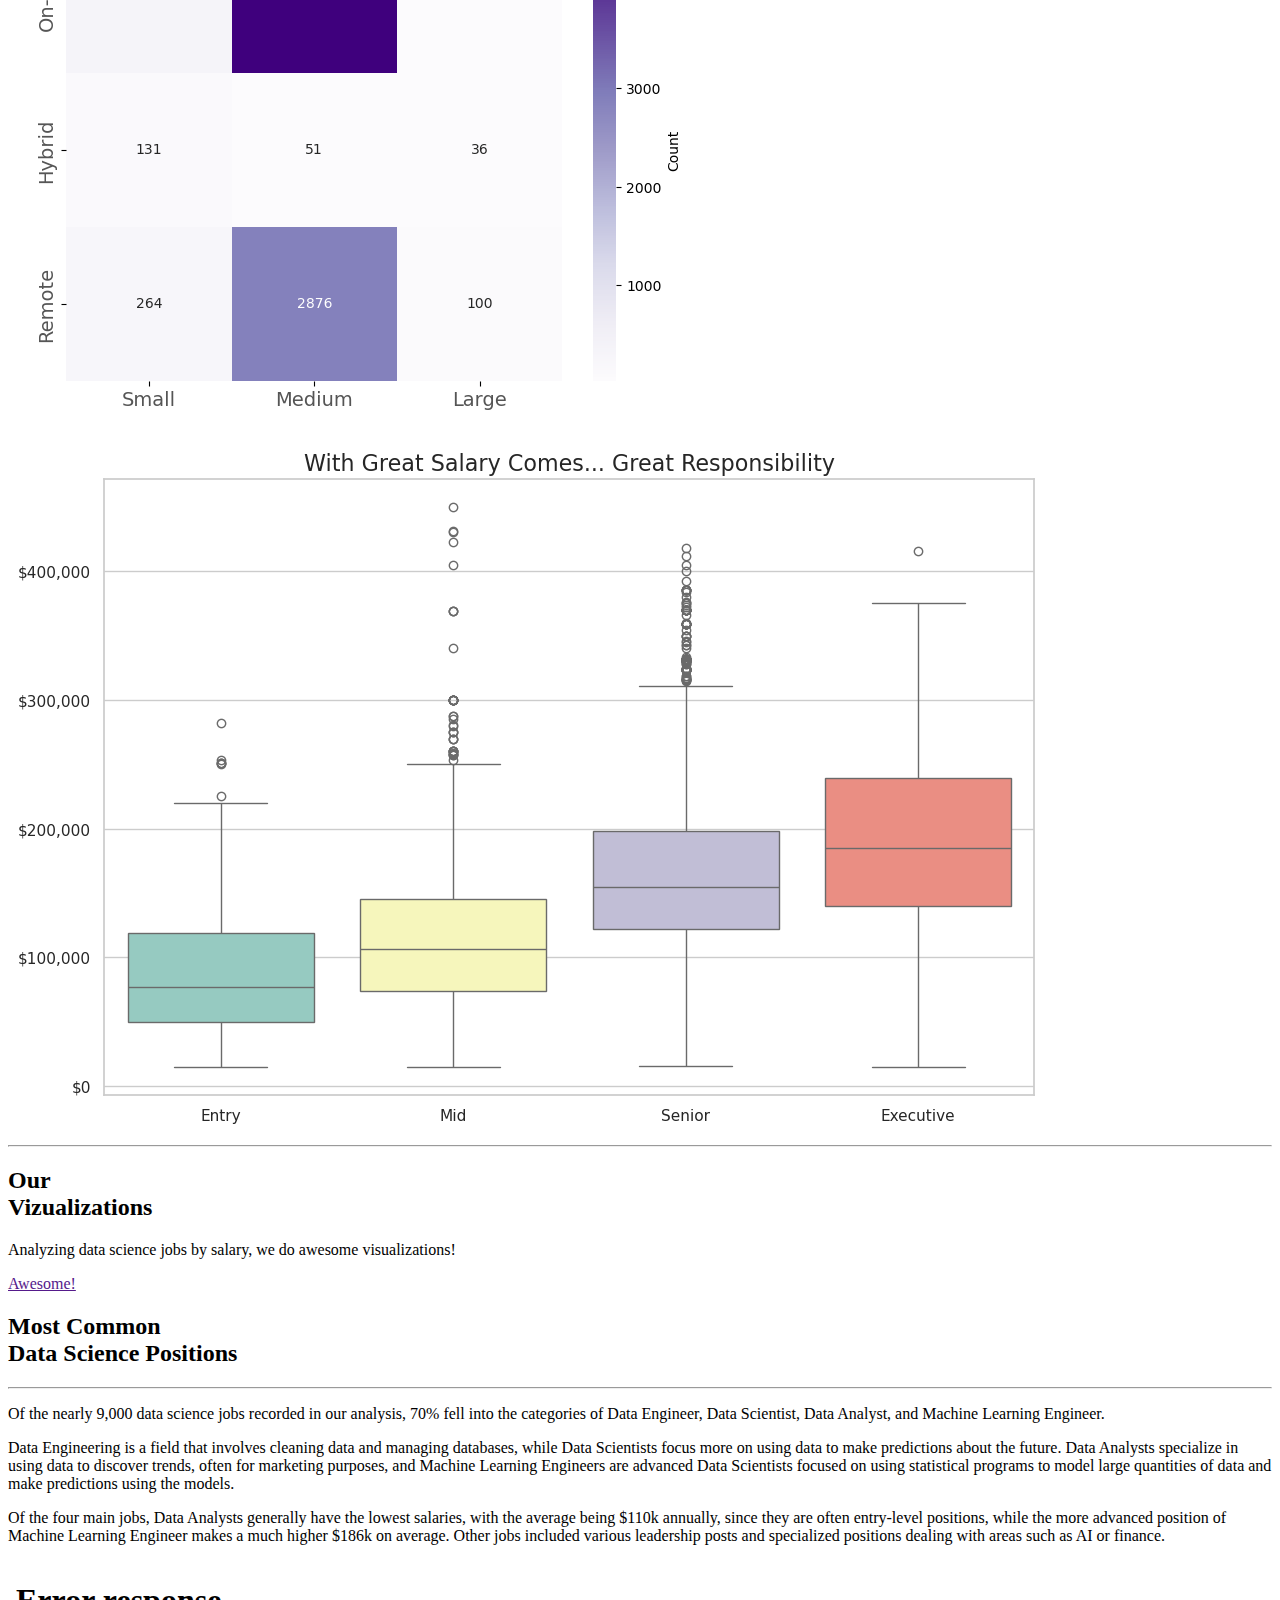
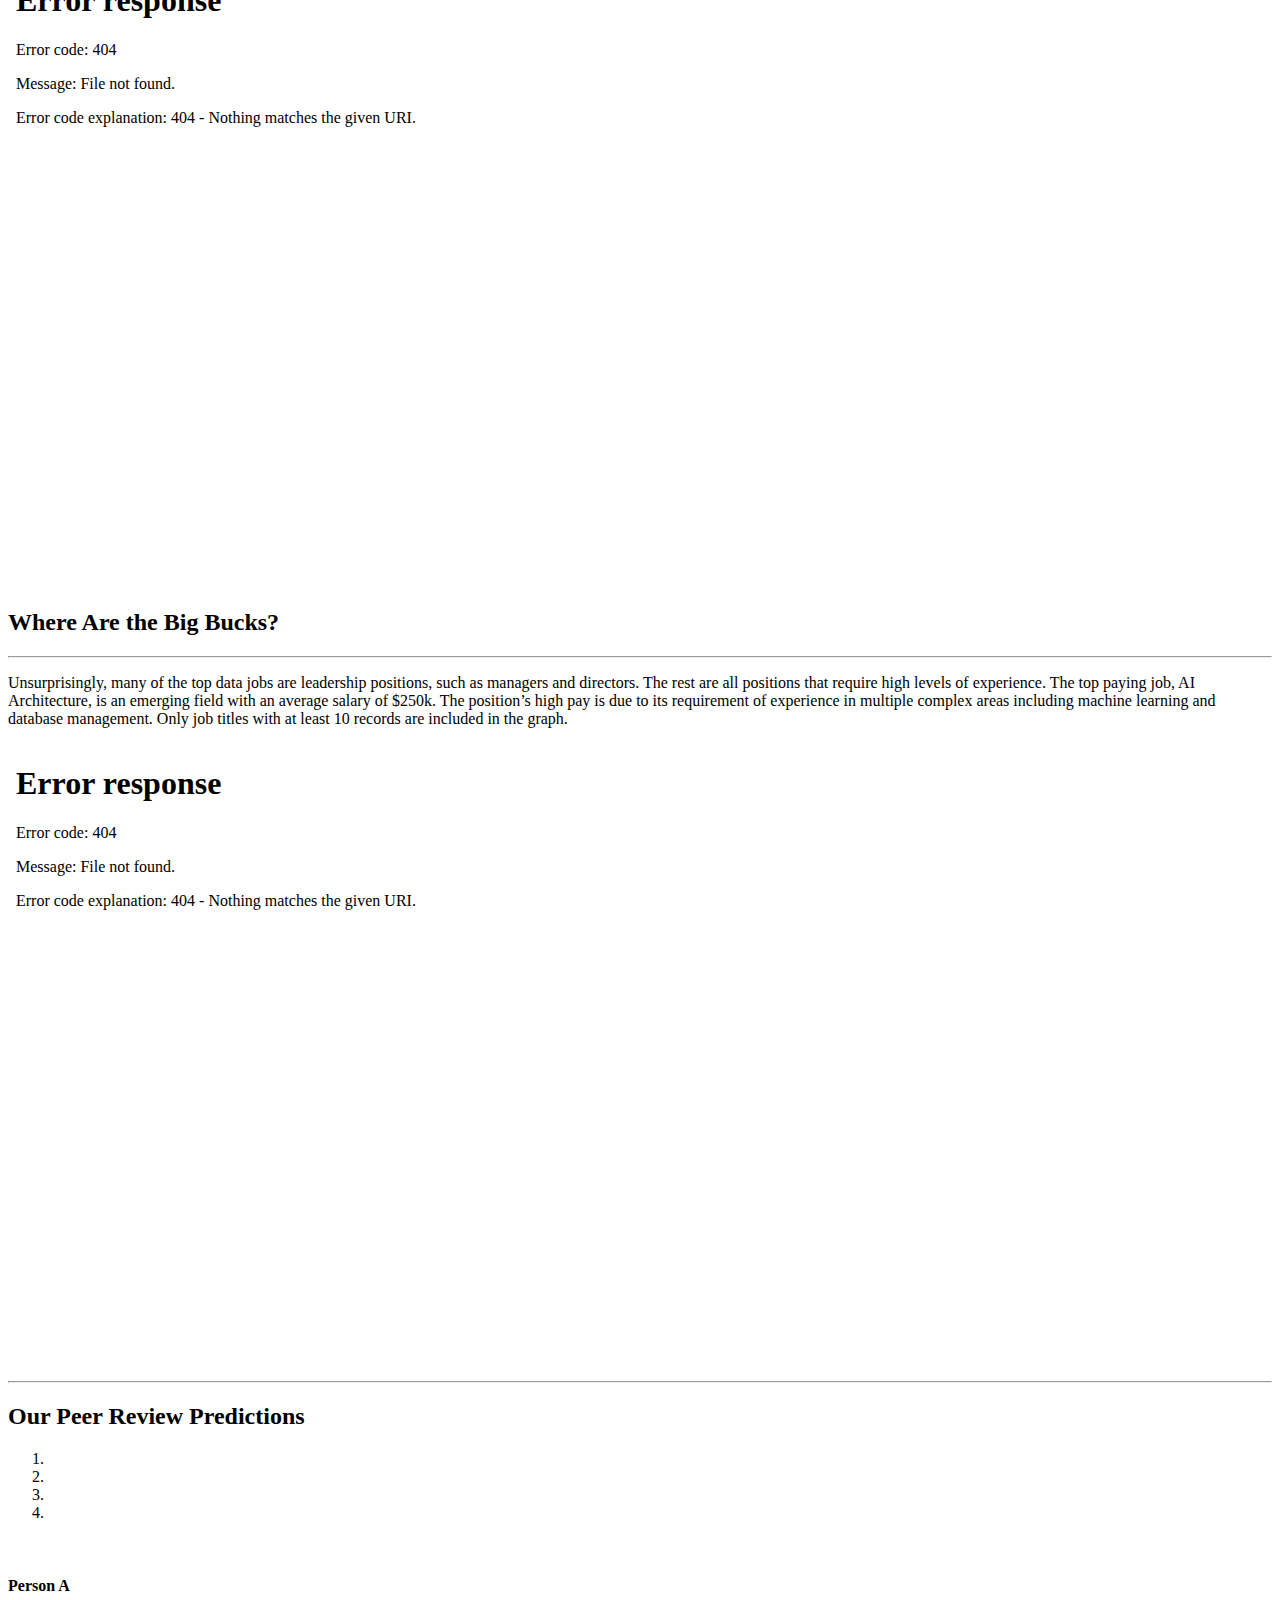
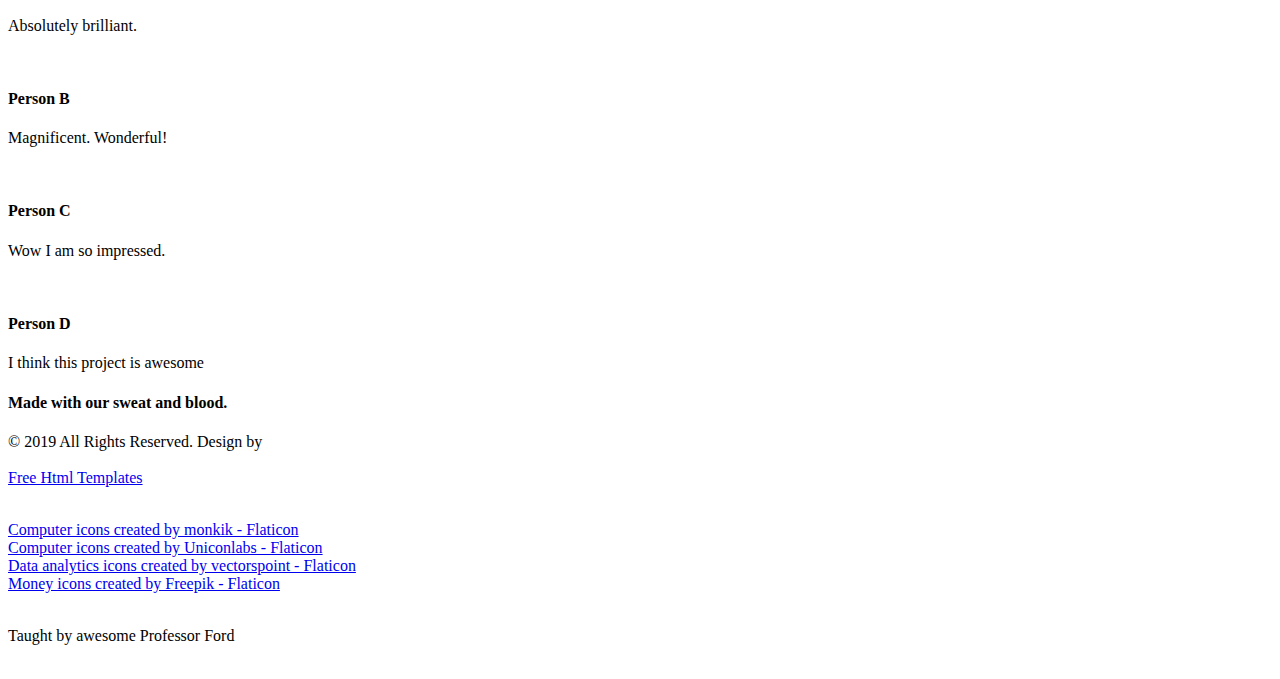
==== commit bf0a600f: "extra spice" ====
--- a/index.html
+++ b/index.html
@@ -85,19 +85,19 @@
                   04
                 </li>
               </ol>
-
+<!-- 
               <style>
                 .img-box img {
-                  width: 300px; 
-                  height: 200px; 
+                  width: 800px; 
+                  height: 800px; 
                   object-fit: cover; /* Maintain aspect ratio and cover the container */
                 }
-              </style>
+              </style> -->
 
               <div class="carousel-inner">
                 <div class="carousel-item active">
                   <div class="img-box b-1">
-                    <img src="images/coding.png" width="10" height="200" alt="Coding">                  </div>
+                    <img src="images/coding.png" alt="" /">                  </div>
                 </div>
                 <div class="carousel-item">
                   <div class="img-box b-2">
@@ -111,7 +111,7 @@
                 </div>
                 <div class="carousel-item">
                   <div class="img-box b-4">
-                    <img src="images/profits.png" width="10" length="10">
+                    <img src="images/profits.png" alt="" />
                   </div>
                 </div>
               </div>
@@ -135,7 +135,12 @@
                 By Ariana DeBoer, Rija Rasmoor, Shannon McGuire, and Yera Park
               </p>
               <p>
-                Awesome project begins!
+                Using the
+                <a href="https://www.kaggle.com/datasets/lorenzovzquez/data-jobs-salaries/">kaggle dataset</a> 
+                the DATA 303 team designed data visualizations.
+                <p>
+                  &copy; 2023 All Rights Reserved. 
+                </p>
               </p>
               </div>
             </div>
@@ -217,7 +222,7 @@
         </div>
         <div class="col-md-6 px-0">
           <div class="img-box">
-            <div class="html"><embed type='text/html' src="datadonutsmall.html" width="625" height="625"></div><div class="content">
+            <div class="html"><embed type='text/html' src="htmls/datadonutsmall.html" width="625" height="625"></div><div class="content">
           </div>
         </div>
       </div>
@@ -246,7 +251,7 @@
           </div>
           <div class="col-md-6 px-0">
             <div class="img-box">
-              <div class="html"><embed type='text/html' src="salarybar.html" width="625" height="625"></div><div class="content">
+              <div class="html"><embed type='text/html' src="htmls/salarybar.html" width="625" height="625"></div><div class="content">
             </div>
           </div>
         </div>
@@ -256,7 +261,7 @@
   <!-- end Graph 2 section -->
 
   <!-- Graph 3 section -->
-  <section class="Graph_3">
+  <!-- <section class="Graph_3">
     <div class="container-fluid">
       <div class="row">
         <div class="col-md-5 offset-md-1">
@@ -275,18 +280,18 @@
         </div>
         <div class="col-md-6 px-0">
           <div class="img-box">
-            <img src="heatmap.png" width="600" length="600">
+            <img src="heatmap.png" width="625" height="625">
           </div>        
         </div>
       </div>
     </div>
   </section>
 
-<!-- end Graph 3 section -->
-
-
-
-<!-- Graph 4 section -->
+end Graph 3 section -->
+
+
+
+<!-- Graph 4 section
 <section class="Graph_4">
   <div class="container-fluid">
     <div class="row">
@@ -313,143 +318,7 @@
   </div>
 </section>
 
-<!-- end Graph 4 section -->
-
-
-
-
-
-
-
-
-
-
-
-
-
-
-
-
-
-
-
-
-  <!-- hot section -->
-
-  <section class="hot_section layout_padding">
-    <div class="container">
-      <div class="heading_container">
-        <h2>
-          What's Hot
-        </h2>
-        <hr>
-      </div>
-      <p>
-        There are many variations of passages of Lorem Ipsum available, but the majority
-      </p>
-    </div>
-    <div class="carousel_container">
-      <div class="container">
-        <div class="carousel-wrap ">
-          <div class="owl-carousel">
-            <div class="item">
-              <div class="box">
-                <div class="img-box">
-                  <img src="images/hot-1.png" />
-                </div>
-                <div class="detail-box">
-                  <h4>
-                    $30
-                  </h4>
-                  <p>
-                    There are many variations of passages of Lorem Ipsum available,
-                  </p>
-                  <a href="">
-                    Order Now
-                  </a>
-                </div>
-              </div>
-            </div>
-            <div class="item">
-              <div class="box">
-                <div class="img-box">
-                  <img src="images/hot-2.png" />
-                </div>
-                <div class="detail-box">
-                  <h4>
-                    $30
-                  </h4>
-                  <p>
-                    There are many variations of passages of Lorem Ipsum available,
-                  </p>
-                  <a href="">
-                    Order Now
-                  </a>
-                </div>
-              </div>
-            </div>
-            <div class="item">
-              <div class="box">
-                <div class="img-box">
-                  <img src="images/hot-3.png" />
-                </div>
-                <div class="detail-box">
-                  <h4>
-                    $30
-                  </h4>
-                  <p>
-                    There are many variations of passages of Lorem Ipsum available,
-                  </p>
-                  <a href="">
-                    Order Now
-                  </a>
-                </div>
-              </div>
-            </div>
-          </div>
-        </div>
-      </div>
-    </div>
-  </section>
-
-  <!-- end hot section -->
-
-  <!-- app section -->
-
-  <section class="app_section">
-    <div class="container">
-      <div class="row">
-        <div class="col-md-4">
-          <div class="img-box">
-            <img src="images/man-with-phone.png" alt="">
-          </div>
-        </div>
-        <div class="col-md-6 offset-md-2">
-          <div class="detail-box">
-            <h2>
-              <span> 50% </span> off On every food
-              download now our app
-            </h2>
-            <p>
-              There are many variations of passages of Lorem Ipsum available, but the majority have suffered alteration
-              in
-              some form, by
-            </p>
-            <div class="btn-box">
-              <a href="">
-                <img src="images/app-store.png" alt="">
-              </a>
-              <a href="">
-                <img src="images/play-store.png" alt="">
-              </a>
-            </div>
-          </div>
-        </div>
-      </div>
-    </div>
-  </section>
-
-  <!-- end app section -->
+end Graph 4 section -->
 
   <!-- client section -->
 
@@ -458,7 +327,7 @@
       <div class="heading_container">
         <hr>
         <h2>
-          what is says our clients
+          Our Peer Review Predictions
         </h2>
       </div>
       <div id="carouselExample2Indicators" class="carousel slide" data-ride="carousel">
@@ -476,14 +345,12 @@
                   <img src="images/client.png" alt="" class="img-fluid">
                 </div>
                 <h4>
-                  Jacksmith sand
+                  Person A
                 </h4>
               </div>
               <div class="detail-box">
                 <p>
-                  There are many variations of passages of Lorem Ipsum available, but the majority have suffered
-                  alteration in
-                  some form, by injected humour, or randomised words which .
+                  Absolutely brilliant. 
                 </p>
               </div>
             </div>
@@ -495,14 +362,12 @@
                   <img src="images/client.png" alt="" class="img-fluid">
                 </div>
                 <h4>
-                  Jacksmith sand
+                  Person B
                 </h4>
               </div>
               <div class="detail-box">
                 <p>
-                  There are many variations of passages of Lorem Ipsum available, but the majority have suffered
-                  alteration in
-                  some form, by injected humour, or randomised words which .
+                  Magnificent. Wonderful!
                 </p>
               </div>
             </div>
@@ -514,14 +379,12 @@
                   <img src="images/client.png" alt="" class="img-fluid">
                 </div>
                 <h4>
-                  Jacksmith sand
+                  Person C
                 </h4>
               </div>
               <div class="detail-box">
                 <p>
-                  There are many variations of passages of Lorem Ipsum available, but the majority have suffered
-                  alteration in
-                  some form, by injected humour, or randomised words which .
+                  Wow I am so impressed. 
                 </p>
               </div>
             </div>
@@ -533,14 +396,12 @@
                   <img src="images/client.png" alt="" class="img-fluid">
                 </div>
                 <h4>
-                  Jacksmith sand
+                  Person D
                 </h4>
               </div>
               <div class="detail-box">
                 <p>
-                  There are many variations of passages of Lorem Ipsum available, but the majority have suffered
-                  alteration in
-                  some form, by injected humour, or randomised words which .
+                  I think this project is awesome
                 </p>
               </div>
             </div>
@@ -552,78 +413,38 @@
   </section>
   <!-- end client section -->
 
-  <!-- contact section -->
+  <!-- contact section 
 
   <section class="contact_section layout_padding-bottom ">
     <div class="container">
       <h2>
-        Get In touch
+        Thank you!
       </h2>
-      <div class="row">
-        <div class="col-md-7">
-          <div class="form_container">
-            <form action="">
-              <input type="text" placeholder="Name">
-              <input type="text" placeholder="Phone number">
-              <input type="email" placeholder="Email">
-              <input type="text" placeholder="Message" class="message_input">
-              <button>
-                Send
-              </button>
-            </form>
-          </div>
-        </div>
-        <div class="col-md-5">
-          <div class="contact_box">
-            <a href="">
-              <div class="img-box">
-                <img src="images/location.png" alt="">
-              </div>
-              <h6>
-                Gb road 123 london Uk
-              </h6>
-            </a>
-            <a href="">
-              <div class="img-box">
-                <img src="images/call.png" alt="">
-              </div>
-              <h6>
-                (+01) 123456789012
-              </h6>
-            </a>
-            <a href="">
-              <div class="img-box">
-                <img src="images/envelope.png" alt="">
-              </div>
-              <h6>
-                demo@gmail.com
-              </h6>
-            </a>
-          </div>
-        </div>
-      </div>
-    </div>
-  </section>
-
-  <!-- end contact section -->
+    </div>
+  </section>
+
+ end contact section -->
 
   <!-- footer section -->
   <section class="container-fluid footer_section">
     <div class="social_container">
       <h4>
-        Thank You for Scrolling!
+        Made with our sweat and blood.
       </h4>
       </div>
     </div>
     <p>
-      &copy; 2019 All Rights Reserved. Design by
+      &copy; 2019 All Rights Reserved. Design by <br><br>
       <a href="https://html.design/">Free Html Templates</a>
     </p>
     <p>
       <br><a href="https://www.flaticon.com/free-icons/computer" title="computer icons">Computer icons created by monkik - Flaticon</a> <br>
       <a href="https://www.flaticon.com/free-icons/computer" title="computer icons">Computer icons created by Uniconlabs - Flaticon</a> <br>
       <a href="https://www.flaticon.com/free-icons/data-analytics" title="data analytics icons">Data analytics icons created by vectorspoint - Flaticon</a> <br>
-      <a href="https://www.flaticon.com/free-icons/money" title="money icons">Money icons created by Freepik - Flaticon</a>
+      <a href="https://www.flaticon.com/free-icons/money" title="money icons">Money icons created by Freepik - Flaticon</a><br><br>
+    </p>
+    <p>
+      Taught by awesome Professor Ford<br><br>
     </p>
   </section>
   <!-- footer section -->
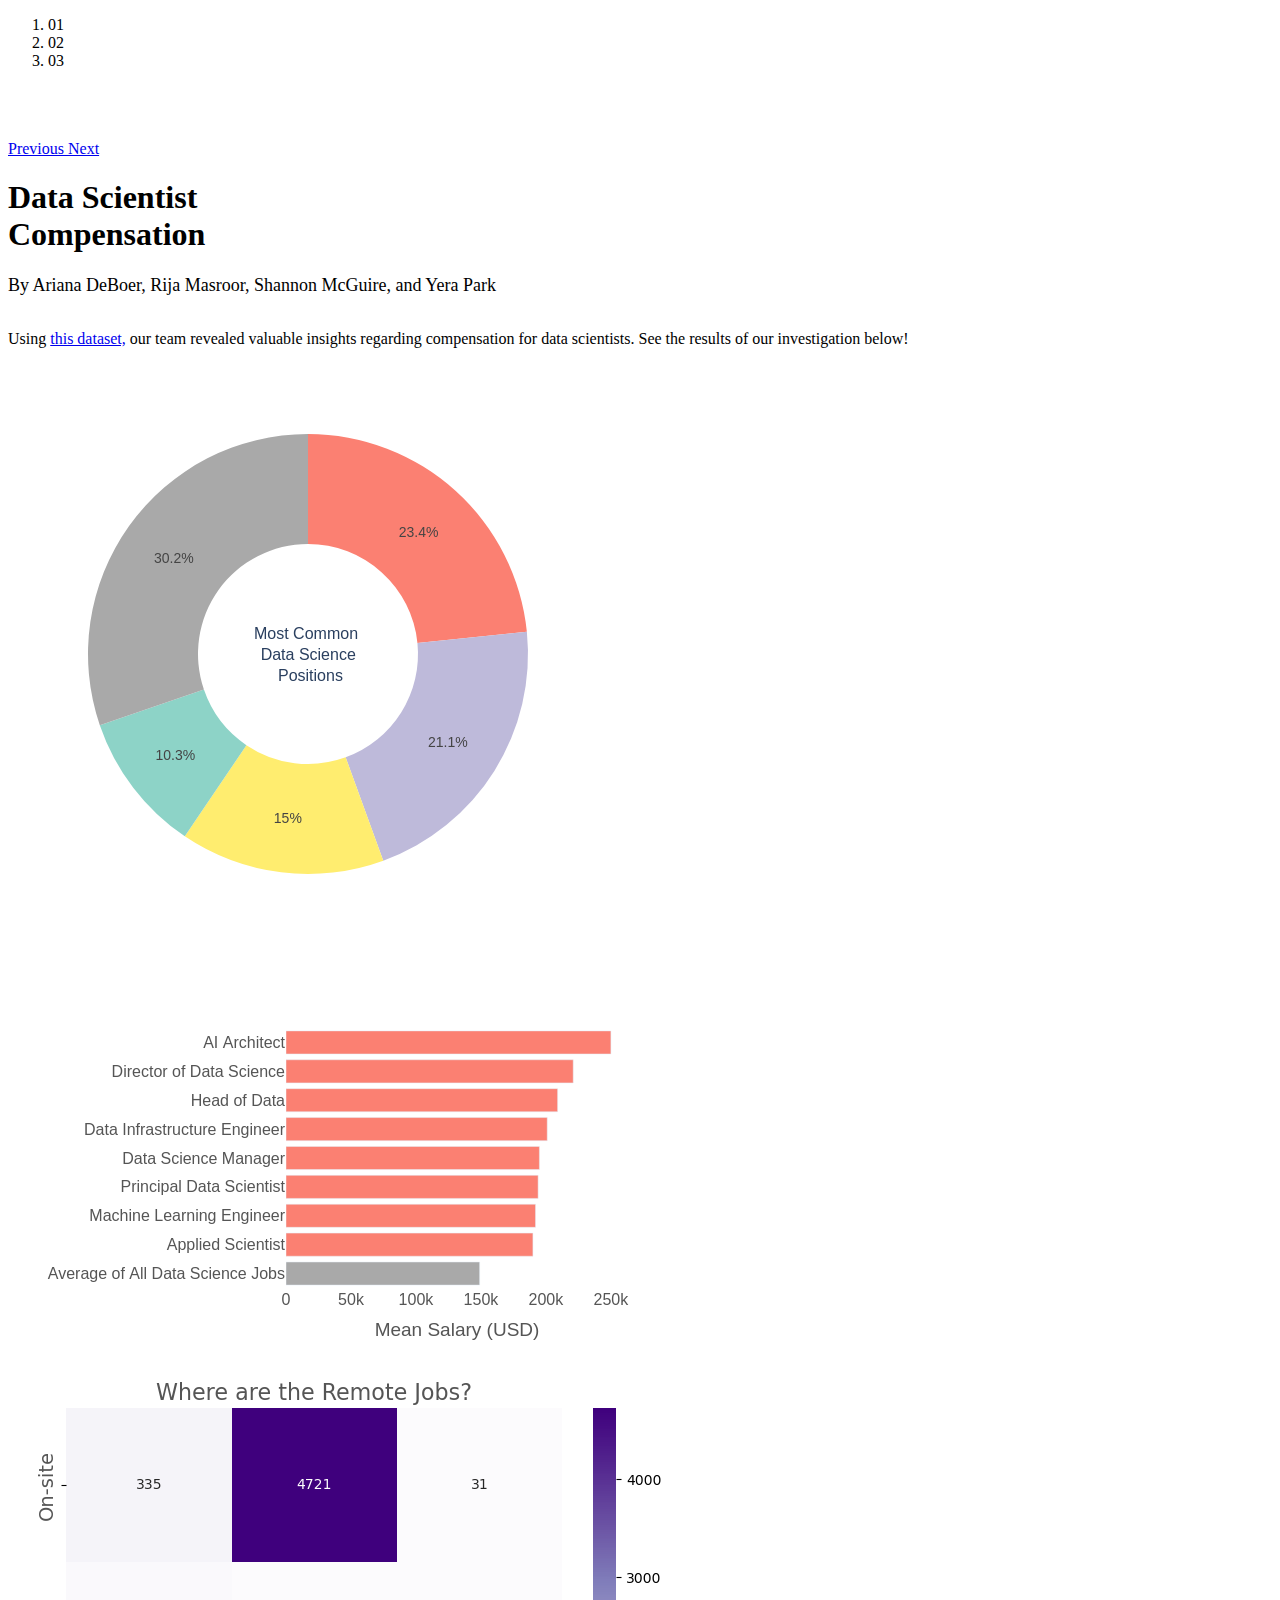
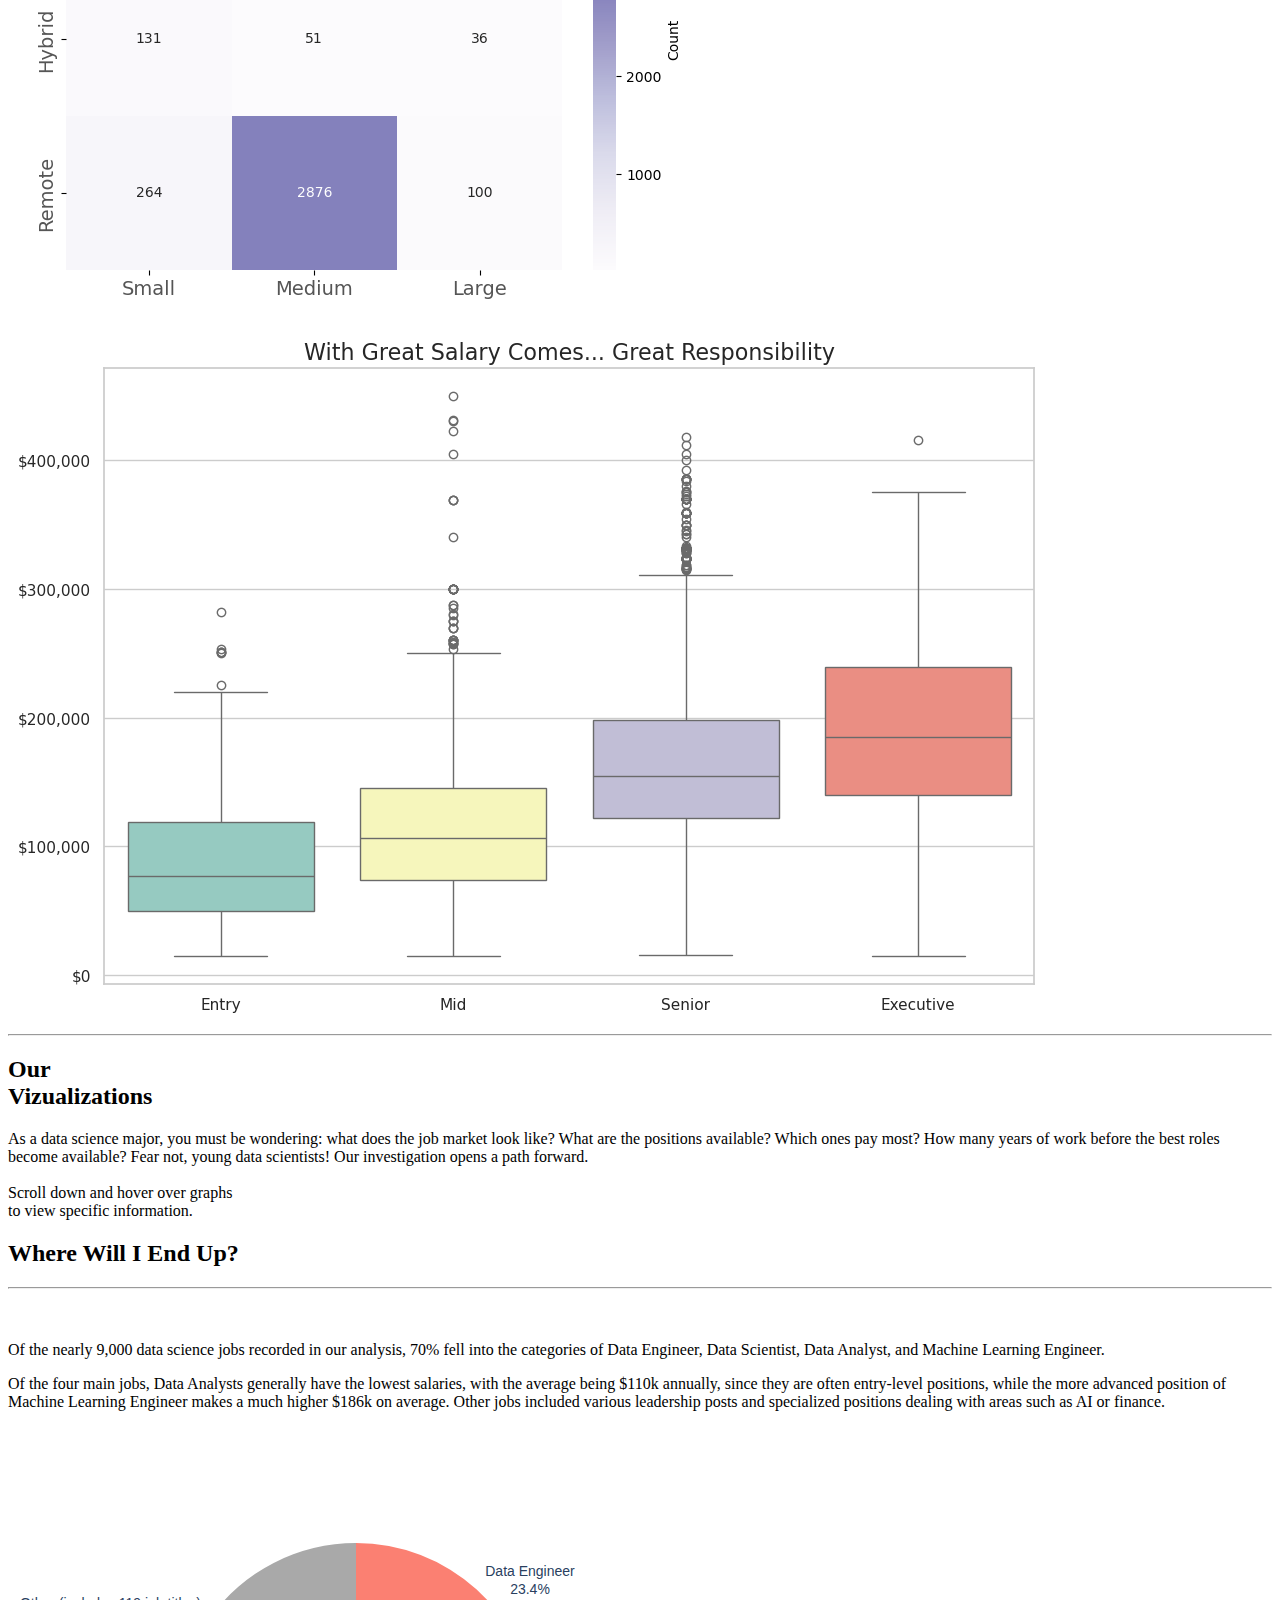
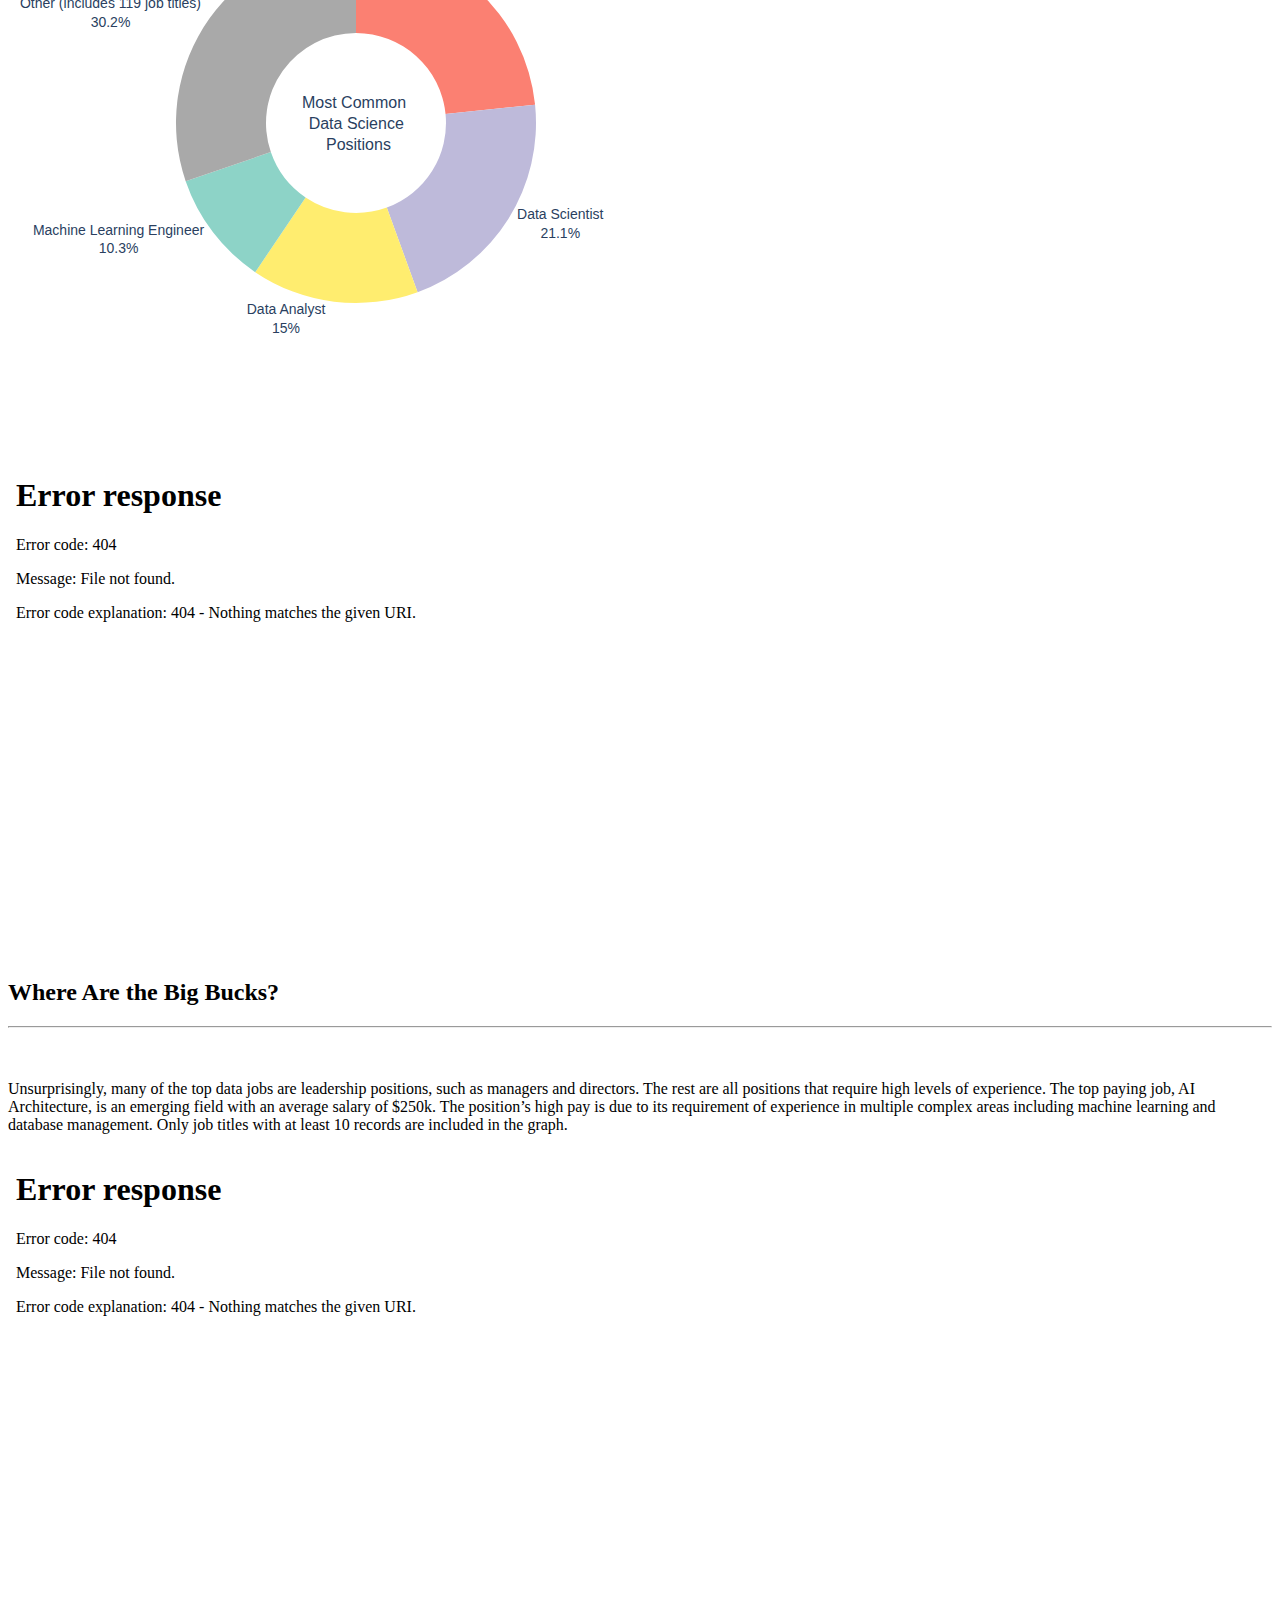
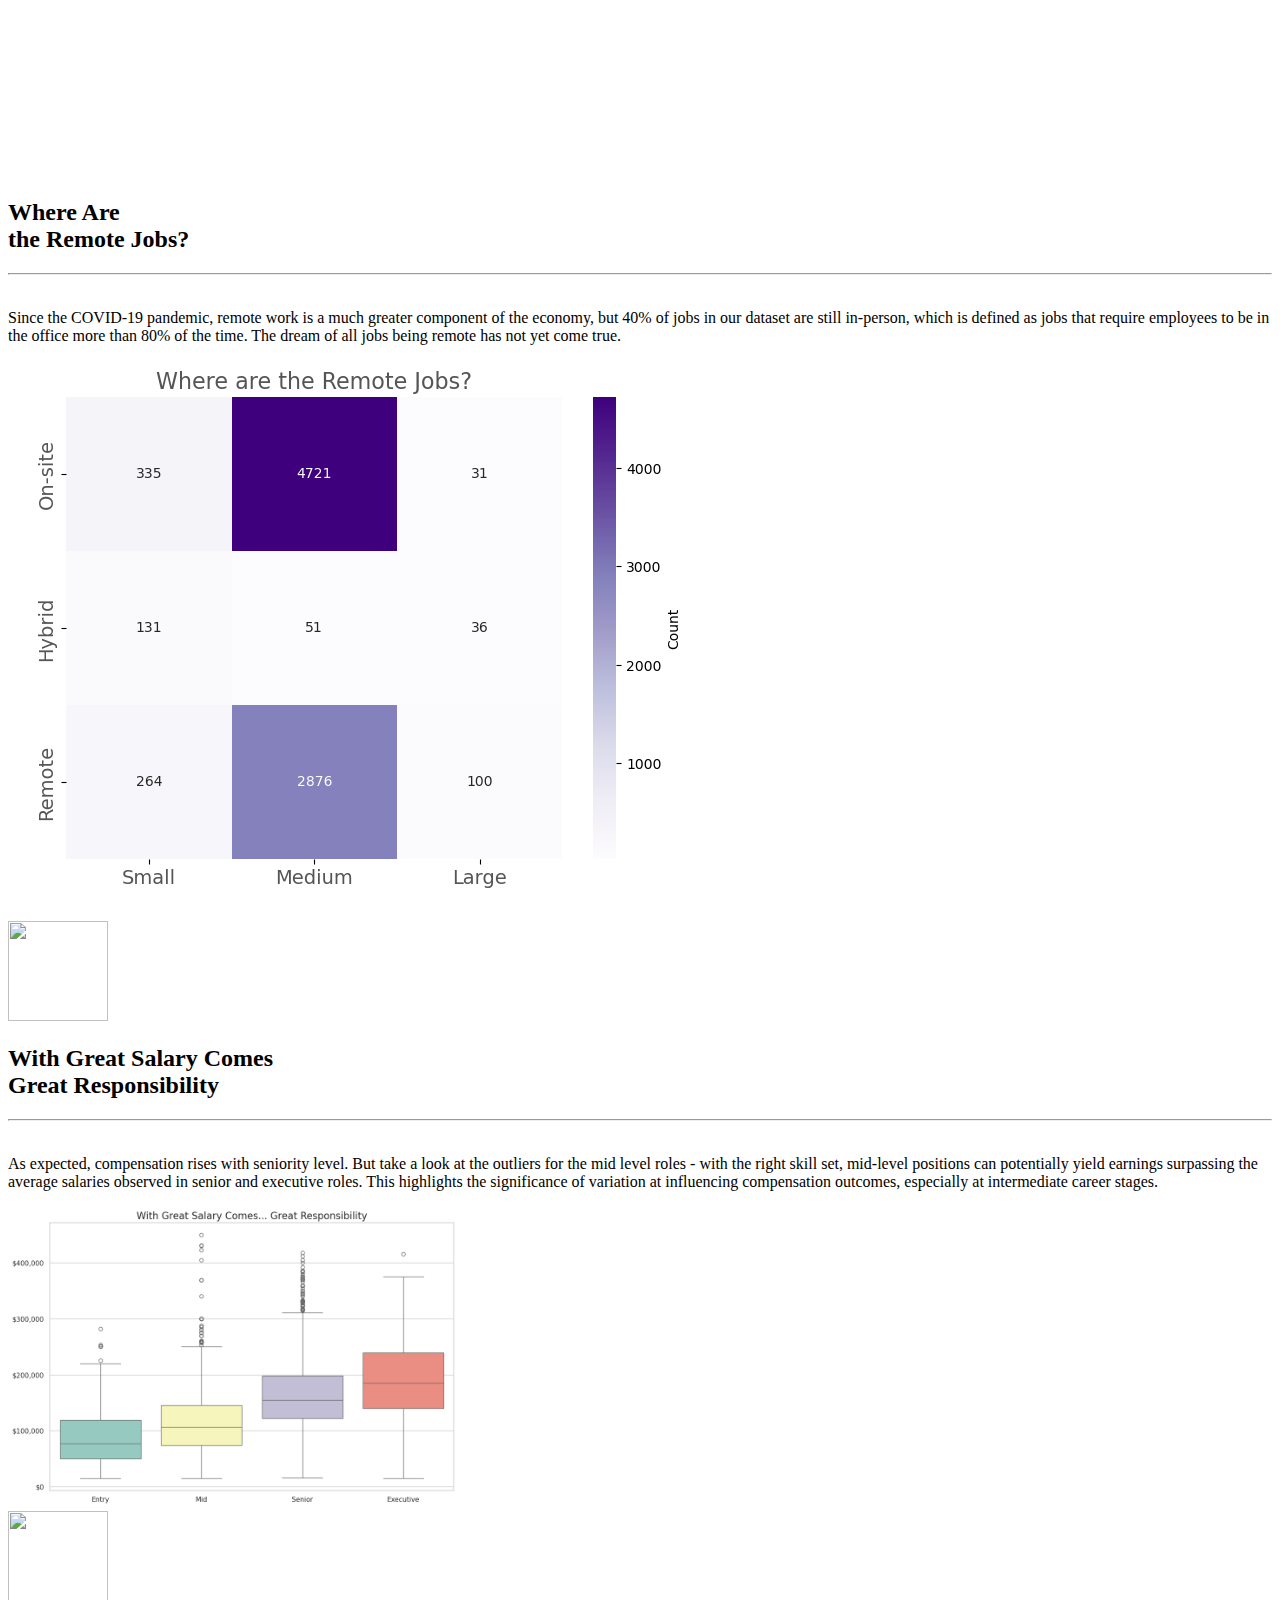
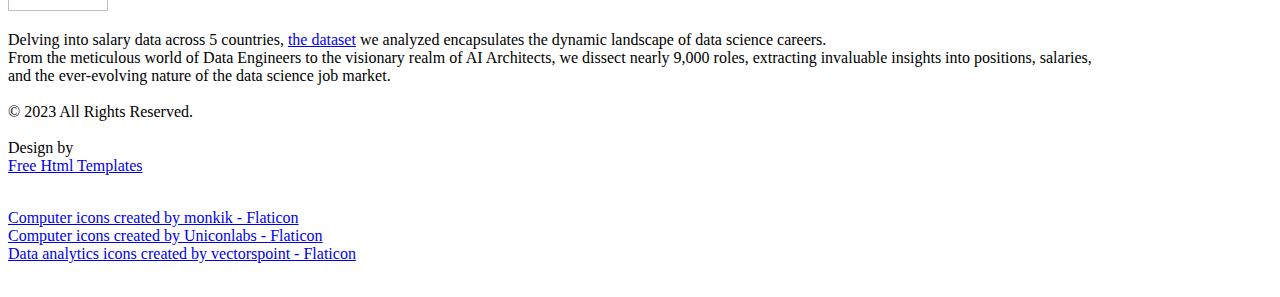
==== commit 8e5e5b0e: "update dataset link" ====
--- a/index.html
+++ b/index.html
@@ -1,5 +1,8 @@
 <!DOCTYPE html>
 <html>
+  
+<!-- Original template can be downloaded at -->
+<!-- https://www.free-css.com/free-css-templates/page291/goid -->
 
 <head>
   <!-- Basic -->
@@ -32,41 +35,8 @@
 
 <body>
   <div class="hero_area">
-    <!-- header section strats -->
-    <header class="header_section">
-      <div class="container-fluid">
-        <nav class="navbar navbar-expand-lg custom_nav-container">
-          <a class="navbar-brand" href="index.html">
-            <img src="images/dslogo1.png" alt="" />
-            <span>
-              Final
-            </span>
-          </a>
-
-          <div class="navbar-collapse" id="">
-            <div class="custom_menu-btn">
-              <button onclick="openNav()">
-                <span class="s-1"> </span>
-                <span class="s-2"> </span>
-                <span class="s-3"> </span>
-              </button>
-            </div>
-            <div id="myNav" class="overlay">
-              <div class="overlay-content">
-                <a href="index.html">HOME</a>
-                <a href="about.html">ABOUT</a>
-                <a href="food.html">Food</a>
-                <a href="contact.html">Contact Us</a>
-              </div>
-            </div>
-          </div>
-        </nav>
-      </div>
-    </header>
-    <!-- end header section -->
     <!-- slider section -->
     <section class=" slider_section position-relative">
-
       <div class="container-fluid">
         <div class="row">
           <div class="col-lg-3 col-md-4 offset-md-1">
@@ -81,23 +51,13 @@
                 <li data-target="#carouselExampleIndicators" data-slide-to="2">
                   03
                 </li>
-                <li data-target="#carouselExampleIndicators" data-slide-to="3">
-                  04
-                </li>
               </ol>
-<!-- 
-              <style>
-                .img-box img {
-                  width: 800px; 
-                  height: 800px; 
-                  object-fit: cover; /* Maintain aspect ratio and cover the container */
-                }
-              </style> -->
 
               <div class="carousel-inner">
                 <div class="carousel-item active">
                   <div class="img-box b-1">
-                    <img src="images/coding.png" alt="" /">                  </div>
+                    <img src="images/coding.png" alt="" /">                  
+                  </div>
                 </div>
                 <div class="carousel-item">
                   <div class="img-box b-2">
@@ -109,11 +69,6 @@
                     <img src="images/data-analytics.png" alt="" />
                   </div>
                 </div>
-                <div class="carousel-item">
-                  <div class="img-box b-4">
-                    <img src="images/profits.png" alt="" />
-                  </div>
-                </div>
               </div>
               <div class="carousel_btn-box">
                 <a class="carousel-control-prev" href="#carouselExampleIndicators" role="button" data-slide="prev">
@@ -128,19 +83,23 @@
           <div class="col-md-5 offset-md-1">
             <div class="detail-box">
               <h1>
-                Data Science <br>
-                Jobs by Salary
+                Data Scientist <br>
+                Compensation
               </h1>
+              <p><font size="+1">
+                By Ariana DeBoer, Rija Masroor, Shannon McGuire, and Yera Park
+              </font></p>
               <p>
-                By Ariana DeBoer, Rija Rasmoor, Shannon McGuire, and Yera Park
-              </p>
-              <p>
-                Using the
-                <a href="https://www.kaggle.com/datasets/lorenzovzquez/data-jobs-salaries/">kaggle dataset</a> 
-                the DATA 303 team designed data visualizations.
-                <p>
+                <br>
+                Using
+                <a href="https://ai-jobs.net/salaries/download/">this dataset,</a> 
+                our team revealed valuable insights regarding compensation for data scientists. See the results of our investigation below!
+                <!-- <p>
+                  <br>
+                  <br>
+                  <br>
                   &copy; 2023 All Rights Reserved. 
-                </p>
+                </p> -->
               </p>
               </div>
             </div>
@@ -152,7 +111,7 @@
   </div>
 
   
-  <!-- dish section -->
+  <!-- multiple images section -->
 
   <section class="dish_section layout_padding">
     <div class="container">
@@ -160,16 +119,16 @@
         <div class="col-md-6">
           <div class="dish_container">
             <div class="box">
-              <img src="datadonutsimple.png" alt="">
+              <a href="#Graph1"><img src="datadonutsimple.png" alt=""></a>
             </div>
             <div class="box">
-              <img src="salarybar.png" alt="">
+              <a href="#Graph2"><img src="salarybar.png" alt=""></a>
             </div>
             <div class="box">
-              <img src="heatmap.png" alt="">
+              <a href="#Graph3"><img src="heatmap.png" alt=""></a>
             </div>
             <div class="box">
-              <img src="exp_boxplot.png" alt="">
+              <a href="#Graph4"><img src="exp_boxplot.png" alt=""></a>
             </div>
           </div>
         </div>
@@ -183,11 +142,13 @@
               </h2>
             </div>
             <p>
-              Analyzing data science jobs by salary, we do awesome visualizations!
+              As a data science major, you must be wondering: what does the job market look like? What are the positions available? Which ones pay most? How many years of work before the best roles become available? Fear not, young data scientists! Our investigation opens a path forward.
+              <br> <br>Scroll down and hover over graphs<br>
+              to view specific information. 
             </p>
-            <a href="">
+            <!-- <a href=".Graph_1">
               Awesome!
-            </a>
+            </a> -->
           </div>
         </div>
       </div>
@@ -197,40 +158,50 @@
   <!-- end dish section -->
 
   <!-- Graph 1 section -->
-  <section class="Graph_1">
+  <section id="Graph1" class="Graph_1">
     <div class="container-fluid">
       <div class="row">
         <div class="col-md-5 offset-md-1">
           <div class="detail-box">
             <div class="heading_container">
               <h2>
-                Most Common<br>
-                Data Science Positions
+                Where Will I End Up?
               </h2>
               <hr>
             </div>
             <p>
+              <br><br>
               Of the nearly 9,000 data science jobs recorded in our analysis, 70% fell into the categories of Data Engineer, Data Scientist, Data Analyst, and Machine Learning Engineer. <br>
-            </p>
-            <p>
-              Data Engineering is a field that involves cleaning data and managing databases, while Data Scientists focus more on using data to make predictions about the future. Data Analysts specialize in using data to discover trends, often for marketing purposes, and Machine Learning Engineers are advanced Data Scientists focused on using statistical programs to model large quantities of data and make predictions using the models.
-            </p>
-            <p>
-              Of the four main jobs, Data Analysts generally have the lowest salaries, with the average being $110k annually, since they are often entry-level positions, while the more advanced position of Machine Learning Engineer makes a much higher $186k on average. Other jobs included various leadership posts and specialized positions dealing with areas such as AI or finance.
-            </p>
+             </p>
+             <p>
+               Of the four main jobs, Data Analysts generally have the lowest salaries, with the average being $110k annually, since they are often entry-level positions, while the more advanced position of Machine Learning Engineer makes a much higher $186k on average. Other jobs included various leadership posts and specialized positions dealing with areas such as AI or finance.
+             </p>
           </div>
         </div>
         <div class="col-md-6 px-0">
           <div class="img-box">
-            <div class="html"><embed type='text/html' src="htmls/datadonutsmall.html" width="625" height="625"></div><div class="content">
-          </div>
-        </div>
-      </div>
-    </div>
-  </section>
+            <div class="html"><embed type='text/html' src="htmls/datadonutsmall.html" width="625" height="625"></div>
+          </div>
+        </div>
+      </div>
+    </div>
+  </section>
+
+
+  <section class="Graph_1">
+    <div class="container-fluid">
+      <div class="container">
+        <div class="center">
+          <div class="html"><div class="center"></div><embed type='text/html' src="htmls/table_jobs.html" width="600" height="500"></div></div>
+        </div>
+      </div>
+    </div>
+  </section>
+
+<!-- end Graph 1 section -->
 
     <!-- Graph 2 section -->
-    <section class="Graph_2">
+    <section id="Graph2" class="Graph_2">
       <div class="container-fluid">
         <div class="row">
           <div class="col-md-5 offset-md-1">
@@ -242,6 +213,7 @@
                 <hr>
               </div>
               <p>
+                <br><br>
                 Unsurprisingly, many of the top data jobs are leadership positions, such as managers and directors. The rest are all positions that require high levels of experience. The top paying job, AI Architecture, is an emerging field with an average salary of $250k. The position’s high pay is due to its requirement of experience in multiple complex areas including machine learning and database management.
 
                 Only job titles with at least 10 records are included in the graph. 
@@ -261,7 +233,8 @@
   <!-- end Graph 2 section -->
 
   <!-- Graph 3 section -->
-  <!-- <section class="Graph_3">
+  
+  <section id="Graph3" class="Graph_3">
     <div class="container-fluid">
       <div class="row">
         <div class="col-md-5 offset-md-1">
@@ -274,24 +247,41 @@
               <hr>
             </div>
             <p>
-              Heatmap Descriptions
+              <br>
+              Since the COVID-19 pandemic, remote work is a much greater component of the economy, but 40% of jobs in our dataset are still in-person, which is defined as jobs that require employees to be in the office more than 80% of the time. The dream of all jobs being remote has not yet come true.
             </p>
           </div>
         </div>
         <div class="col-md-6 px-0">
           <div class="img-box">
-            <img src="heatmap.png" width="625" height="625">
+            <img src="heatmap.png" alt=""/>
           </div>        
         </div>
       </div>
     </div>
   </section>
 
-end Graph 3 section -->
-
-
-
-<!-- Graph 4 section
+<!-- end Graph 3 section -->
+
+<!-- empty section -->
+
+  <section id="Graph4" class="dish_section layout_padding">
+    <div class="container">
+      <div class="row">
+        <div class="col-md-6">
+          <div class="dish_container">
+            <div class="img-box">
+              <img src="images/white box.png" width="100" height="100">
+            </div>
+          </div>
+        </div>
+      </div>
+    </div>
+  </section>
+
+<!-- end empty section -->
+
+<!-- Graph 4 section -->
 <section class="Graph_4">
   <div class="container-fluid">
     <div class="row">
@@ -299,119 +289,43 @@
         <div class="detail-box">
           <div class="heading_container">
             <h2>
-              With Great Salary Comes... <br>
+              With Great Salary Comes <br>
               Great Responsibility
             </h2>
             <hr>
           </div>
           <p>
-            Heatmap Descriptions
+            <br>
+            As expected, compensation rises with seniority level. But take a look at the outliers for the mid level roles - with the right skill set, mid-level positions can potentially yield earnings surpassing the average salaries observed in senior and executive roles. This highlights the significance of variation at influencing compensation outcomes, especially at intermediate career stages.
           </p>
         </div>
       </div>
       <div class="col-md-6 px-0">
         <div class="img-box">
-          <img src="exp_boxplot.png" width="600" length="600">
+          <img src="exp_boxplot.png" width="450" length="550">
         </div>
       </div>
     </div>
   </div>
 </section>
 
-end Graph 4 section -->
-
-  <!-- client section -->
-
-  <section class="client_section layout_padding">
+<!-- end Graph 4 section -->
+
+  <!-- empty section -->
+
+  <section class="dish_section layout_padding">
     <div class="container">
-      <div class="heading_container">
-        <hr>
-        <h2>
-          Our Peer Review Predictions
-        </h2>
-      </div>
-      <div id="carouselExample2Indicators" class="carousel slide" data-ride="carousel">
-        <ol class="carousel-indicators">
-          <li data-target="#carouselExample2Indicators" data-slide-to="0" class="active"></li>
-          <li data-target="#carouselExample2Indicators" data-slide-to="1"></li>
-          <li data-target="#carouselExample2Indicators" data-slide-to="2"></li>
-          <li data-target="#carouselExample2Indicators" data-slide-to="3"></li>
-        </ol>
-        <div class="carousel-inner">
-          <div class="carousel-item active">
-            <div class="box ">
-              <div class="client_id">
-                <div class="img-box">
-                  <img src="images/client.png" alt="" class="img-fluid">
-                </div>
-                <h4>
-                  Person A
-                </h4>
-              </div>
-              <div class="detail-box">
-                <p>
-                  Absolutely brilliant. 
-                </p>
-              </div>
-            </div>
-          </div>
-          <div class="carousel-item">
-            <div class="box ">
-              <div class="client_id">
-                <div class="img-box">
-                  <img src="images/client.png" alt="" class="img-fluid">
-                </div>
-                <h4>
-                  Person B
-                </h4>
-              </div>
-              <div class="detail-box">
-                <p>
-                  Magnificent. Wonderful!
-                </p>
-              </div>
-            </div>
-          </div>
-          <div class="carousel-item">
-            <div class="box ">
-              <div class="client_id">
-                <div class="img-box">
-                  <img src="images/client.png" alt="" class="img-fluid">
-                </div>
-                <h4>
-                  Person C
-                </h4>
-              </div>
-              <div class="detail-box">
-                <p>
-                  Wow I am so impressed. 
-                </p>
-              </div>
-            </div>
-          </div>
-          <div class="carousel-item">
-            <div class="box ">
-              <div class="client_id">
-                <div class="img-box">
-                  <img src="images/client.png" alt="" class="img-fluid">
-                </div>
-                <h4>
-                  Person D
-                </h4>
-              </div>
-              <div class="detail-box">
-                <p>
-                  I think this project is awesome
-                </p>
-              </div>
-            </div>
-          </div>
-        </div>
-      </div>
-
-    </div>
-  </section>
-  <!-- end client section -->
+      <div class="row">
+        <div class="col-md-6">
+          <div class="dish_container">
+            <div class="img-box">
+              <img src="images/white box.png" width="100" height="100">
+            </div>
+          </div>
+        </div>
+      </div>
+    </div>
+  </section>
 
   <!-- contact section 
 
@@ -423,28 +337,32 @@
     </div>
   </section>
 
- end contact section -->
+  <!-- end contact section -->
 
   <!-- footer section -->
   <section class="container-fluid footer_section">
     <div class="social_container">
-      <h4>
+      <!-- <h4>
         Made with our sweat and blood.
-      </h4>
+      </h4> -->
       </div>
     </div>
     <p>
-      &copy; 2019 All Rights Reserved. Design by <br><br>
+      Delving into salary data across 5 countries, 
+      <a href="https://ai-jobs.net/salaries/download/">the dataset</a> 
+      we analyzed encapsulates the dynamic landscape of data science careers. <br>
+      From the meticulous world of Data Engineers to the visionary realm of AI Architects, we dissect nearly 9,000 roles, extracting invaluable insights into positions, salaries, <br>
+      and the ever-evolving nature of the data science job market.
+      <br>
+      <br>
+      &copy; 2023 All Rights Reserved. <br><br>
+      Design by <br>
       <a href="https://html.design/">Free Html Templates</a>
     </p>
     <p>
       <br><a href="https://www.flaticon.com/free-icons/computer" title="computer icons">Computer icons created by monkik - Flaticon</a> <br>
       <a href="https://www.flaticon.com/free-icons/computer" title="computer icons">Computer icons created by Uniconlabs - Flaticon</a> <br>
-      <a href="https://www.flaticon.com/free-icons/data-analytics" title="data analytics icons">Data analytics icons created by vectorspoint - Flaticon</a> <br>
-      <a href="https://www.flaticon.com/free-icons/money" title="money icons">Money icons created by Freepik - Flaticon</a><br><br>
-    </p>
-    <p>
-      Taught by awesome Professor Ford<br><br>
+      <a href="https://www.flaticon.com/free-icons/data-analytics" title="data analytics icons">Data analytics icons created by vectorspoint - Flaticon</a> <br><br>
     </p>
   </section>
   <!-- footer section -->
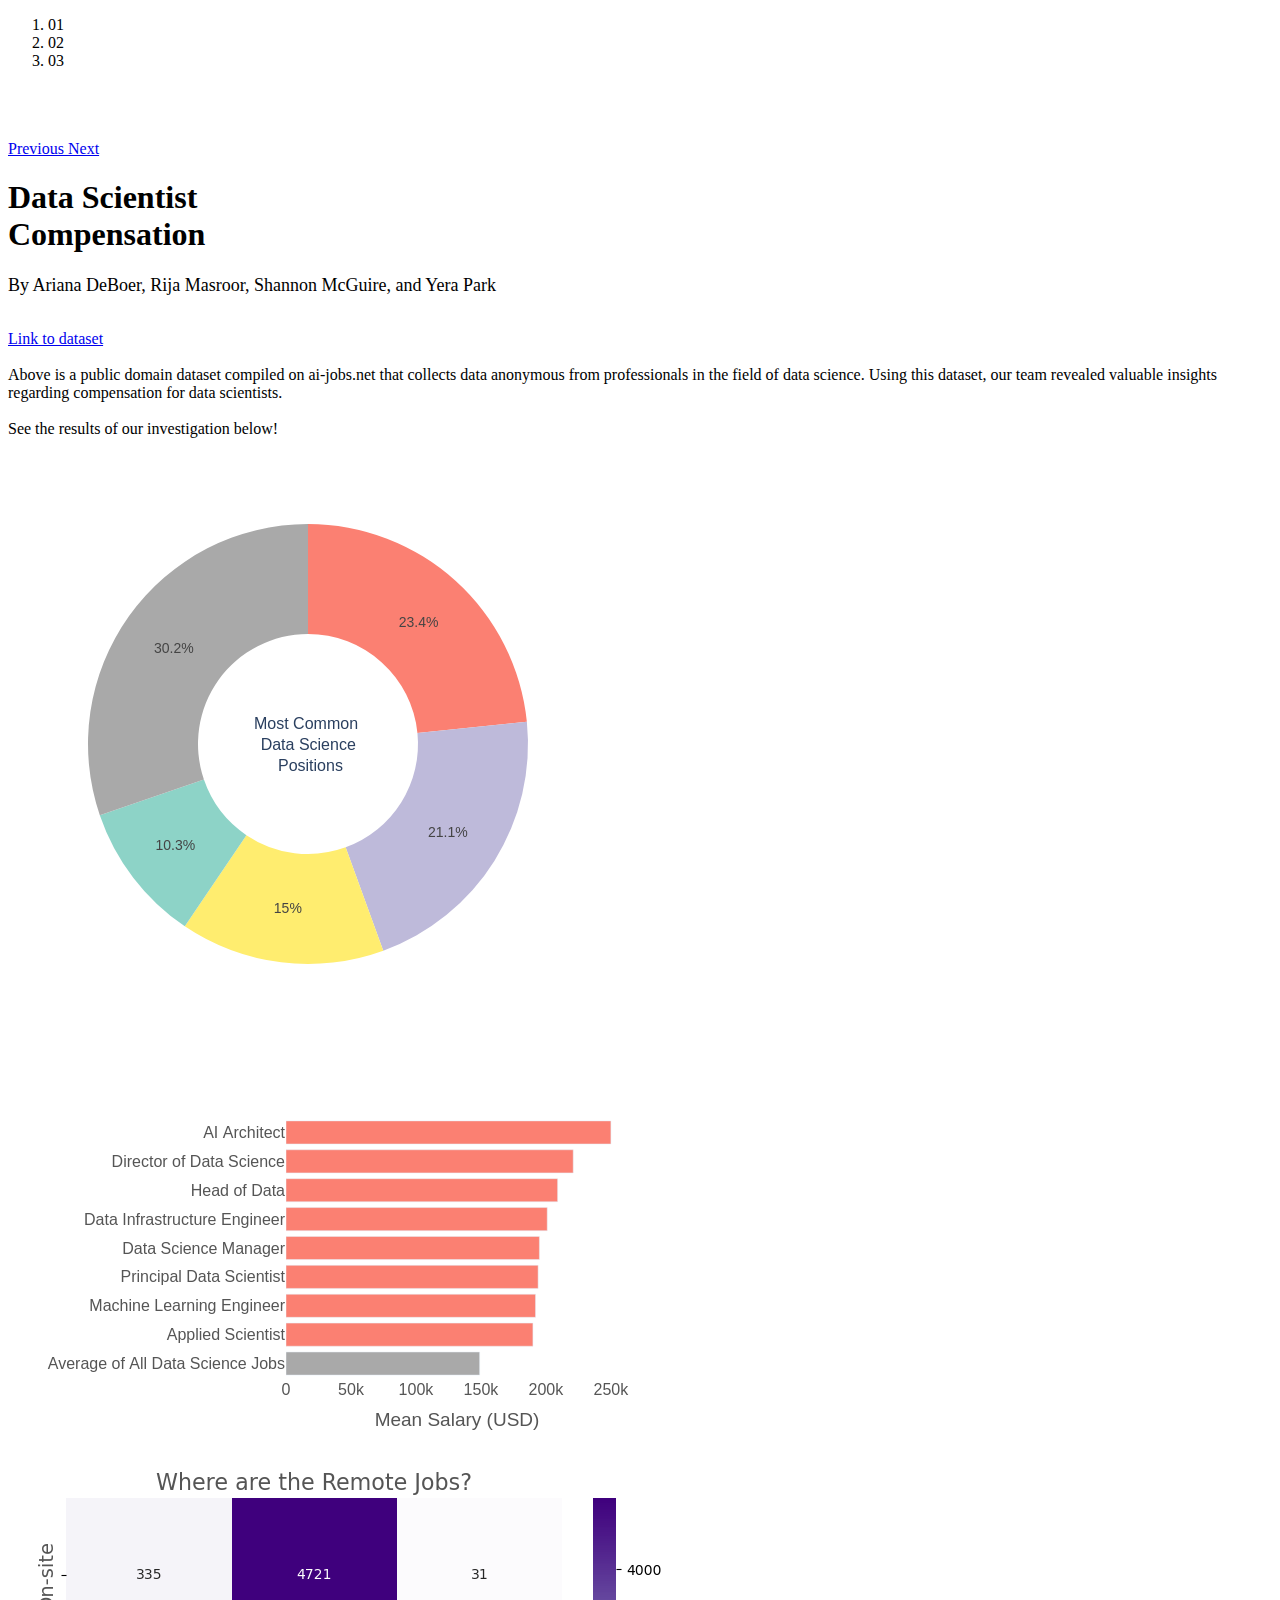
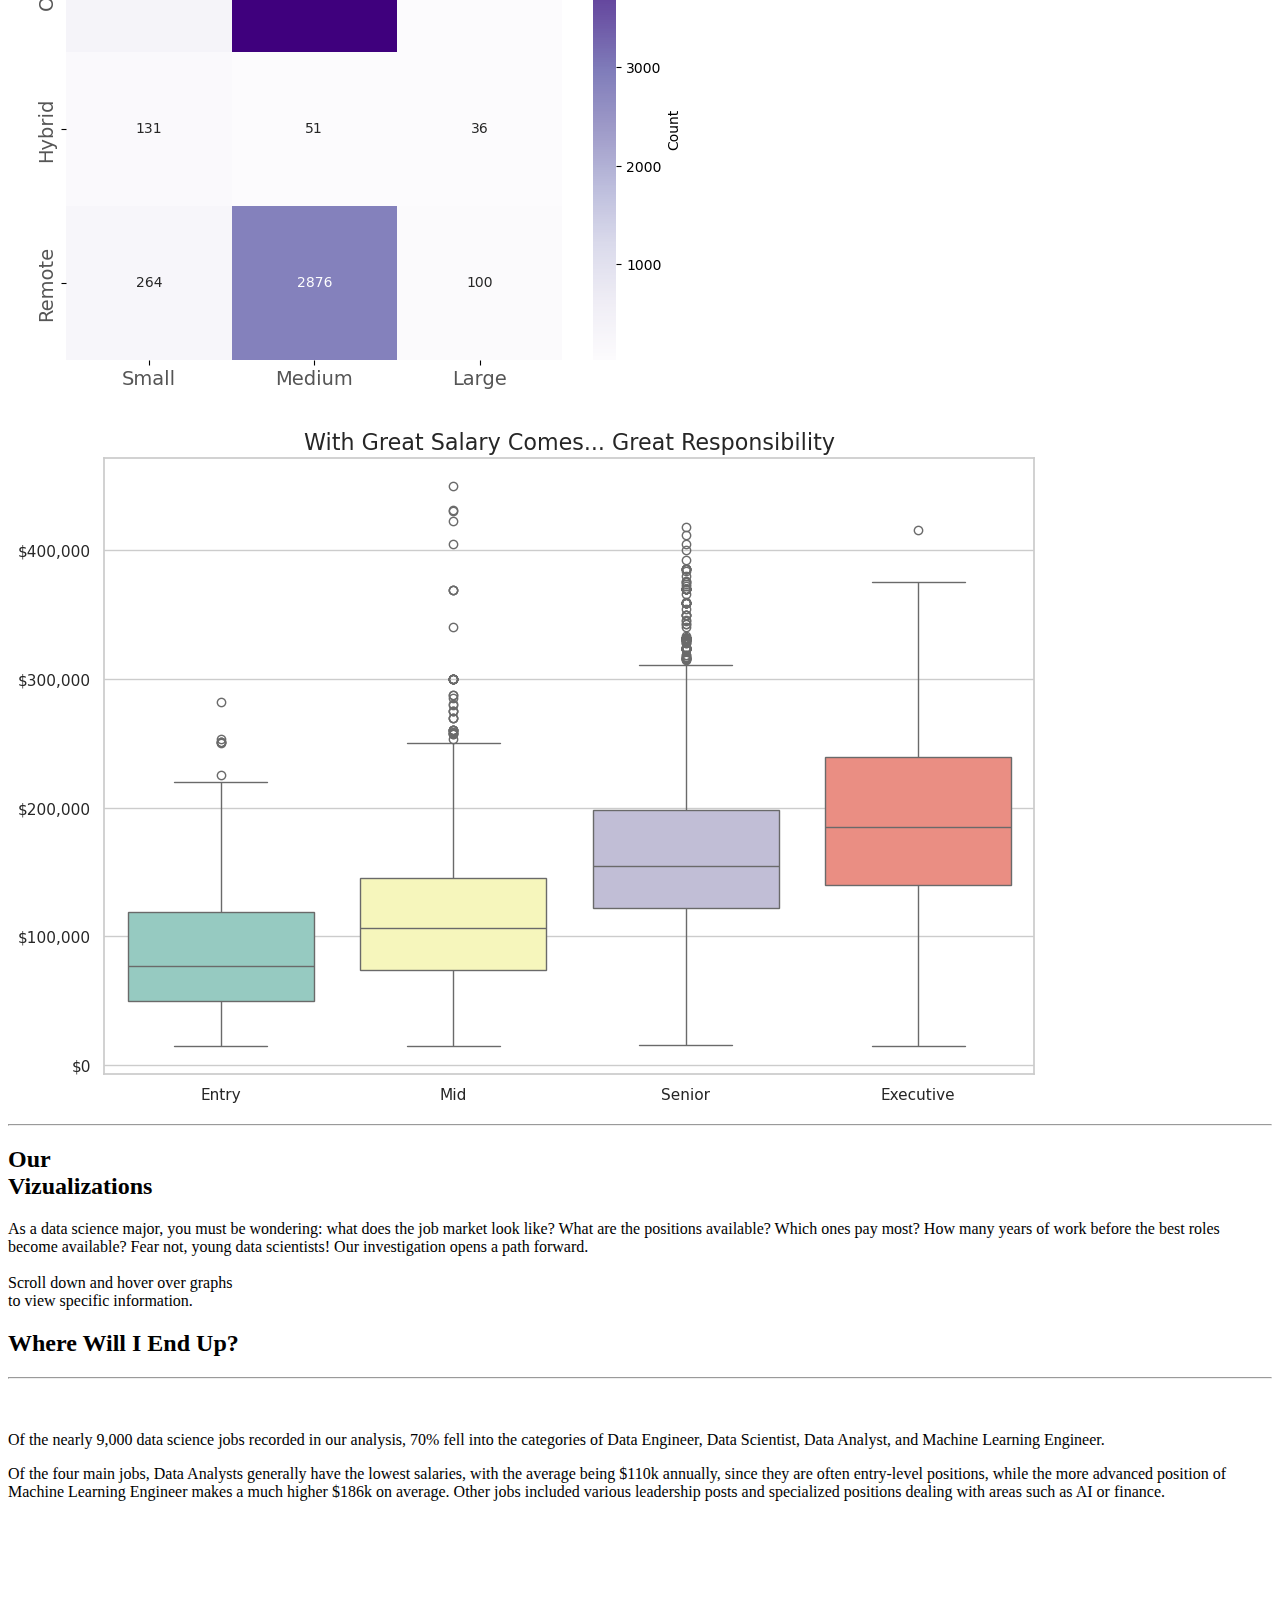
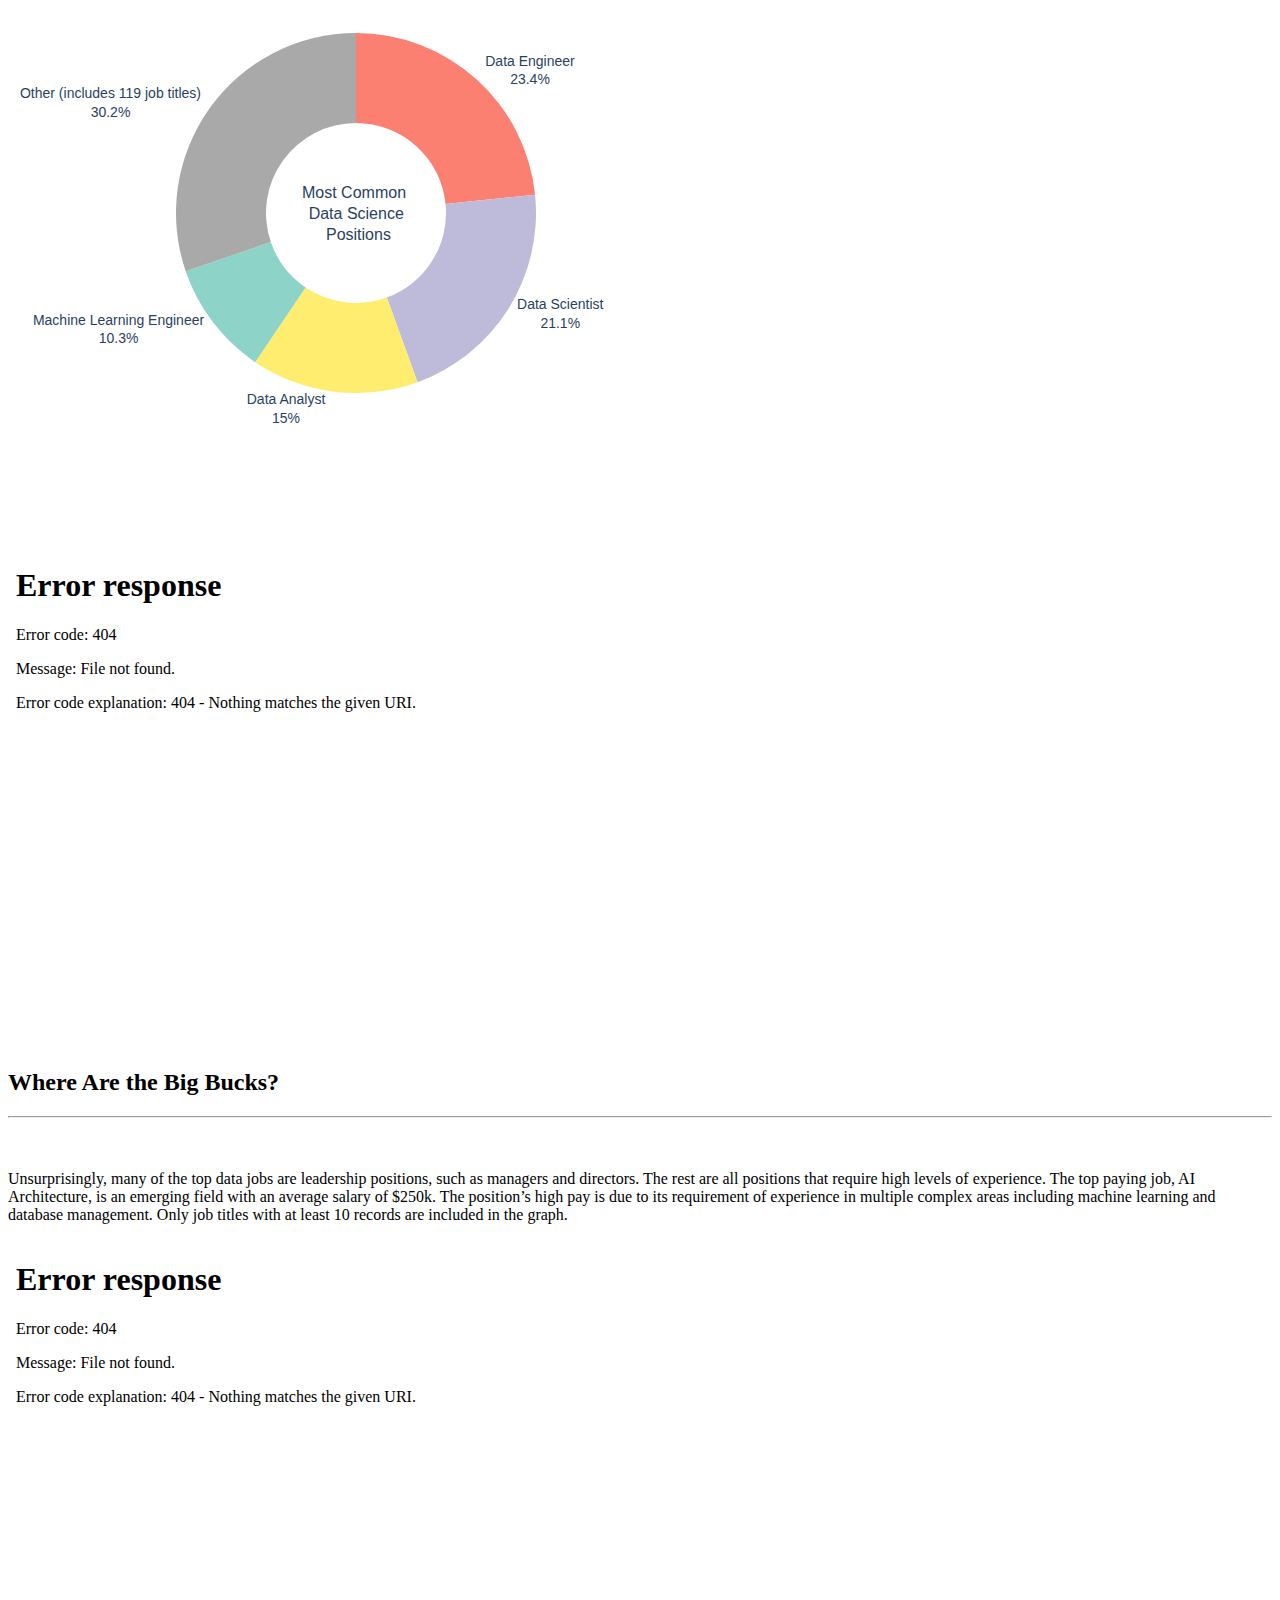
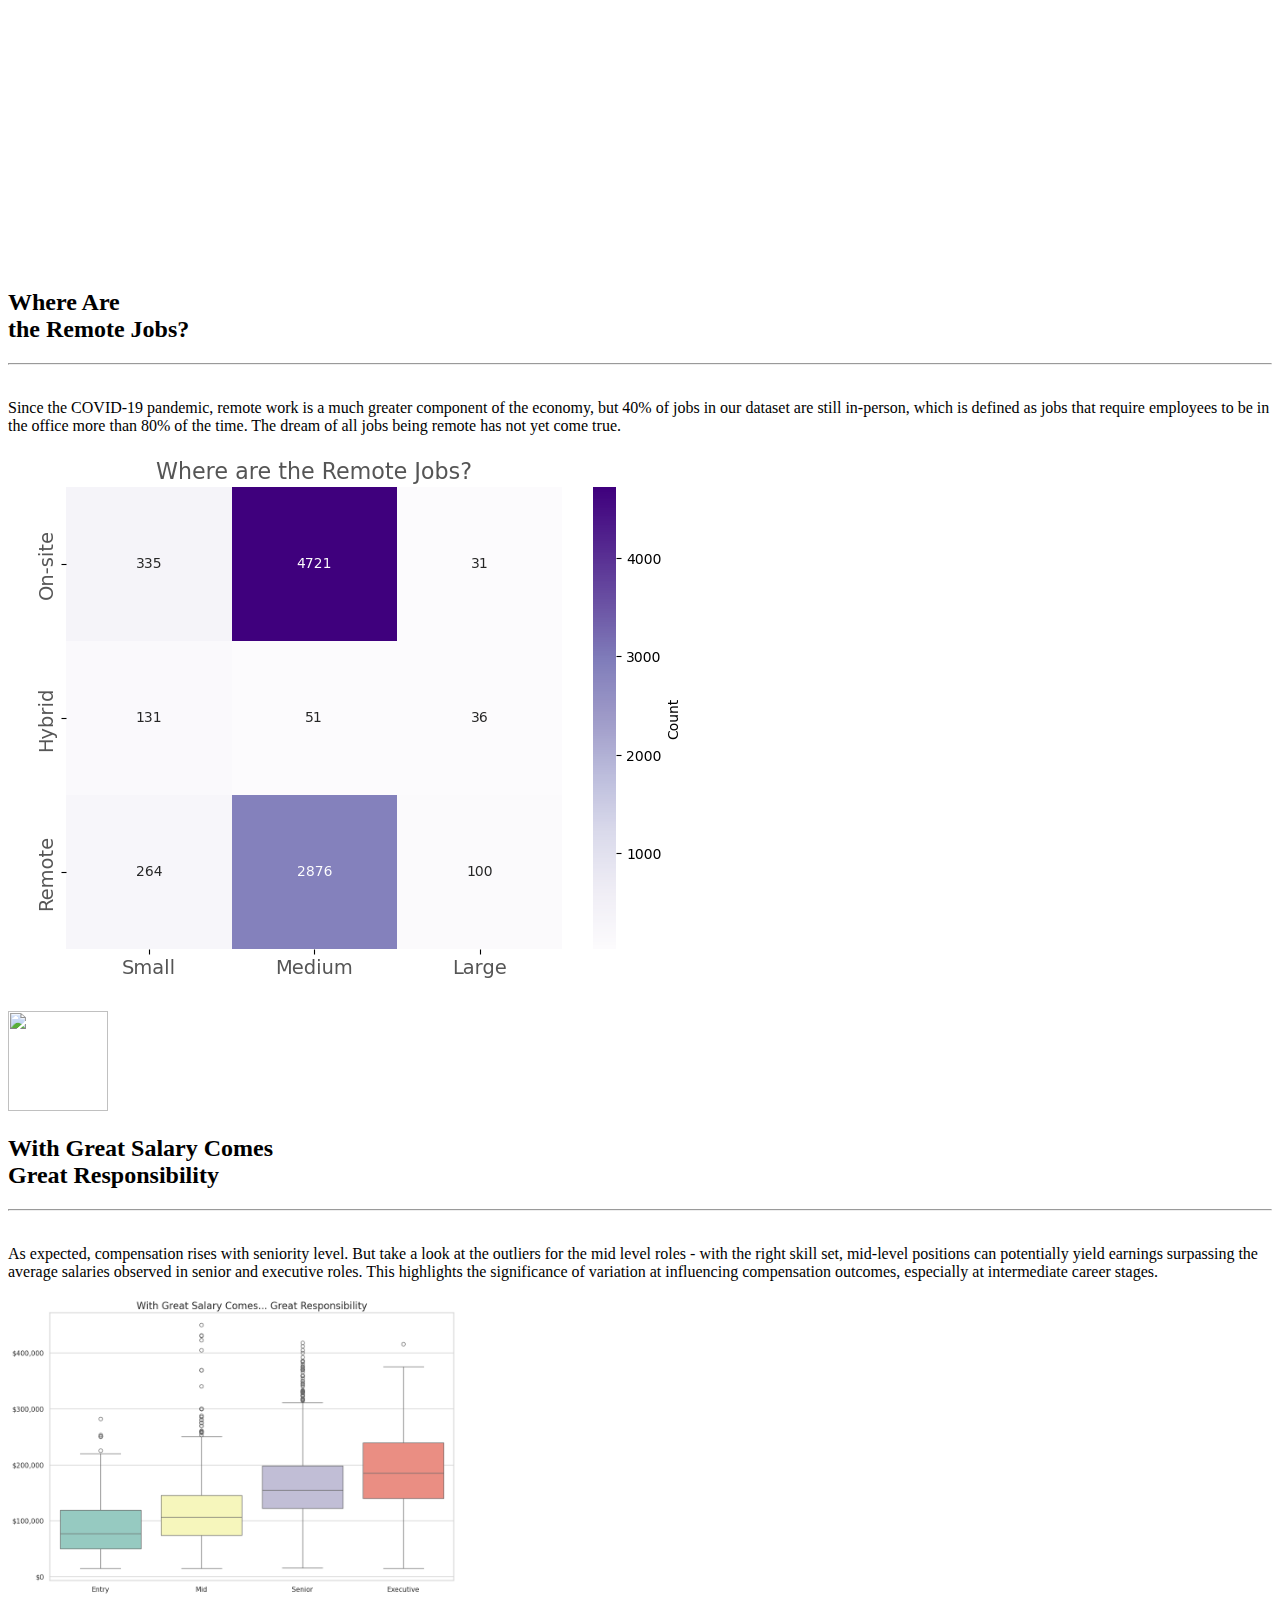
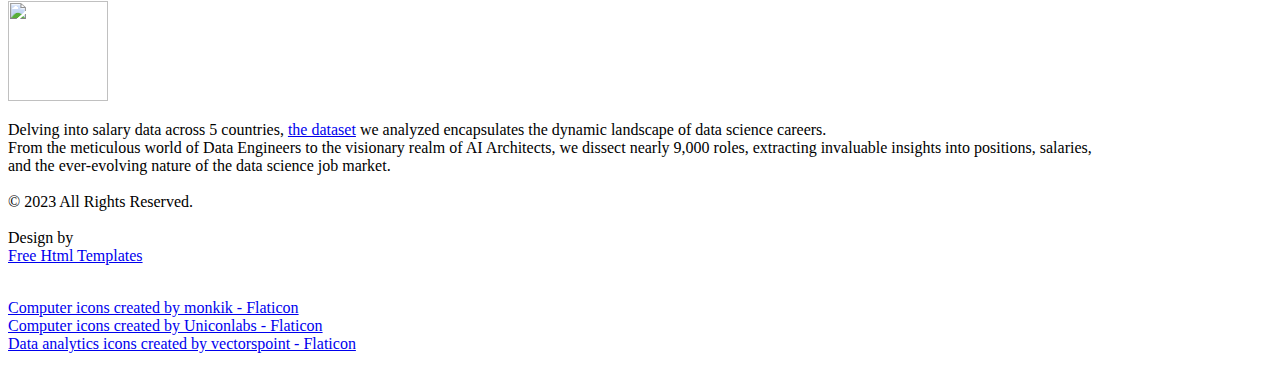
==== commit c3f1d81e: "Update introductory paragraph" ====
--- a/index.html
+++ b/index.html
@@ -91,9 +91,10 @@
               </font></p>
               <p>
                 <br>
-                Using
-                <a href="https://ai-jobs.net/salaries/download/">this dataset,</a> 
-                our team revealed valuable insights regarding compensation for data scientists. See the results of our investigation below!
+                <a href="https://ai-jobs.net/salaries/download/">Link to dataset</a> <br><br>
+                Above is a public domain dataset compiled on ai-jobs.net that collects data anonymous from professionals in the field of data science.
+                Using this dataset, our team revealed valuable insights regarding compensation for data scientists. <br><br>
+                See the results of our investigation below!
                 <!-- <p>
                   <br>
                   <br>
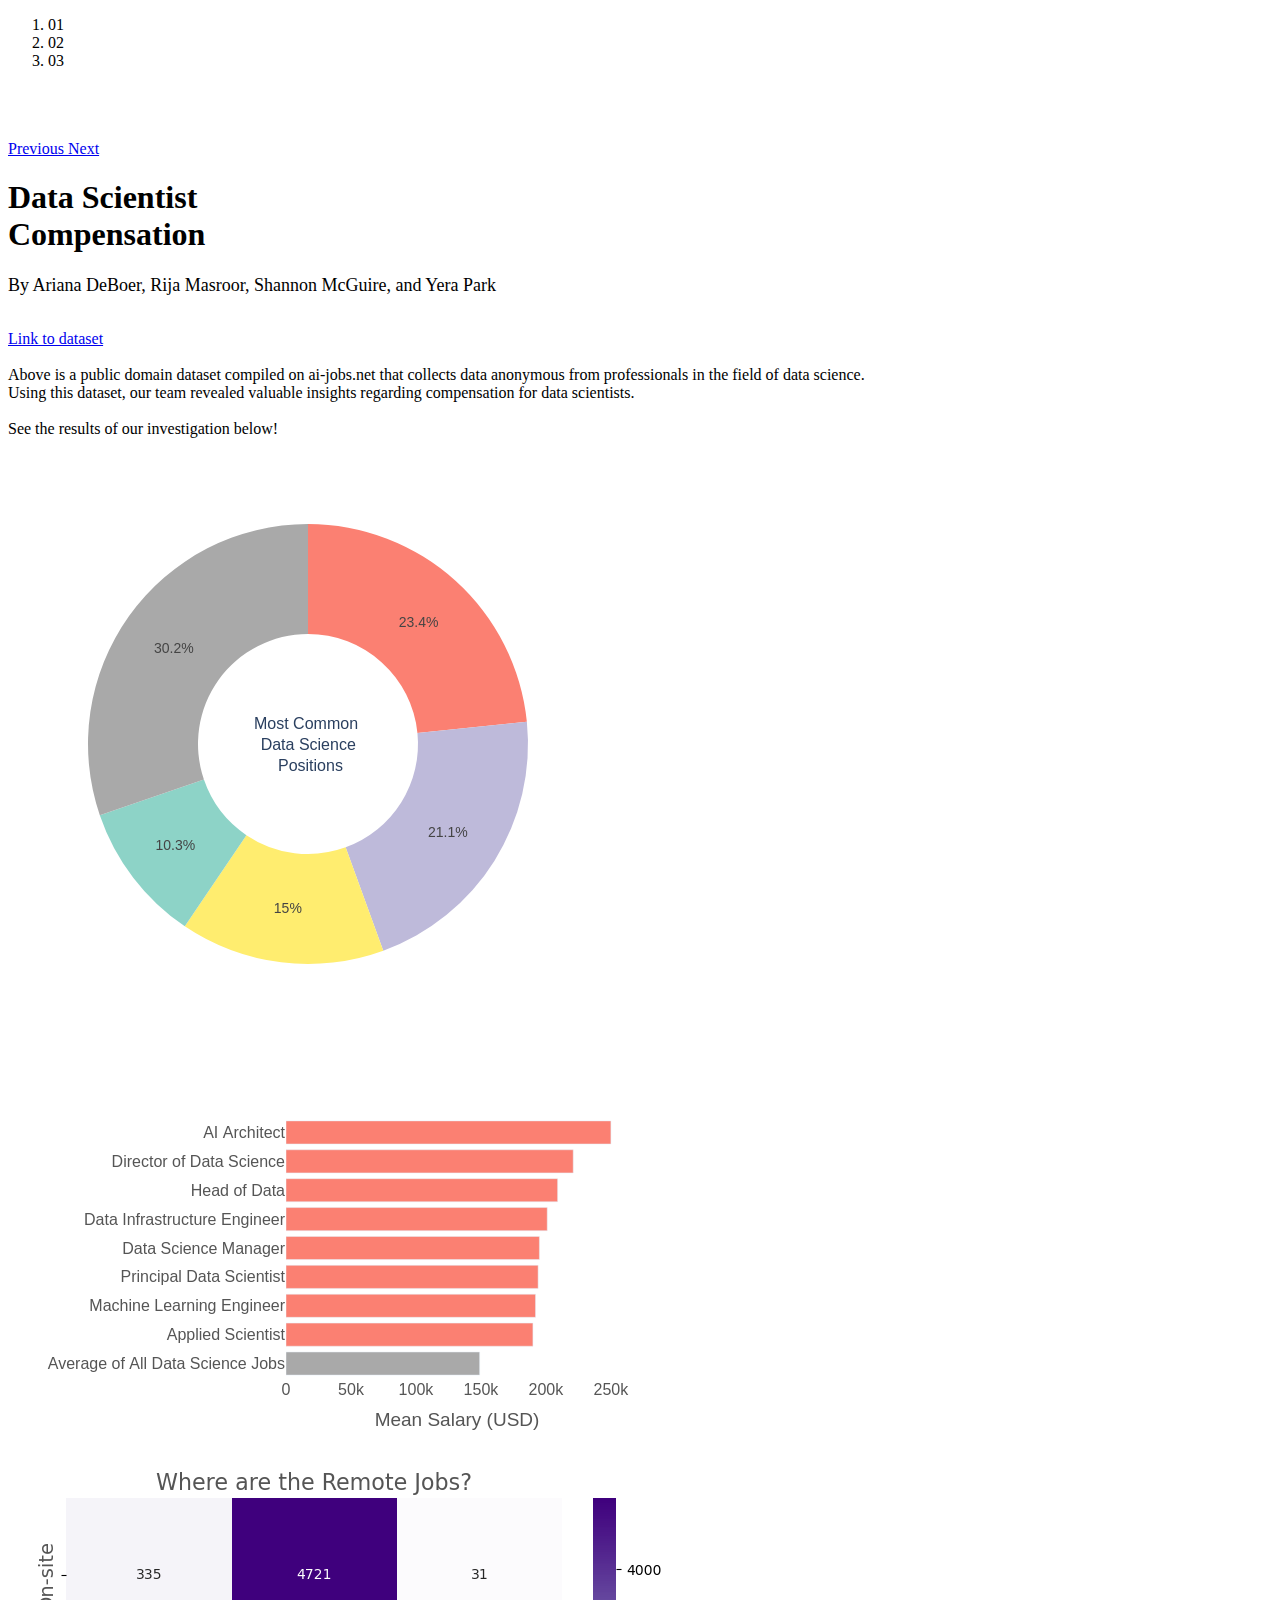
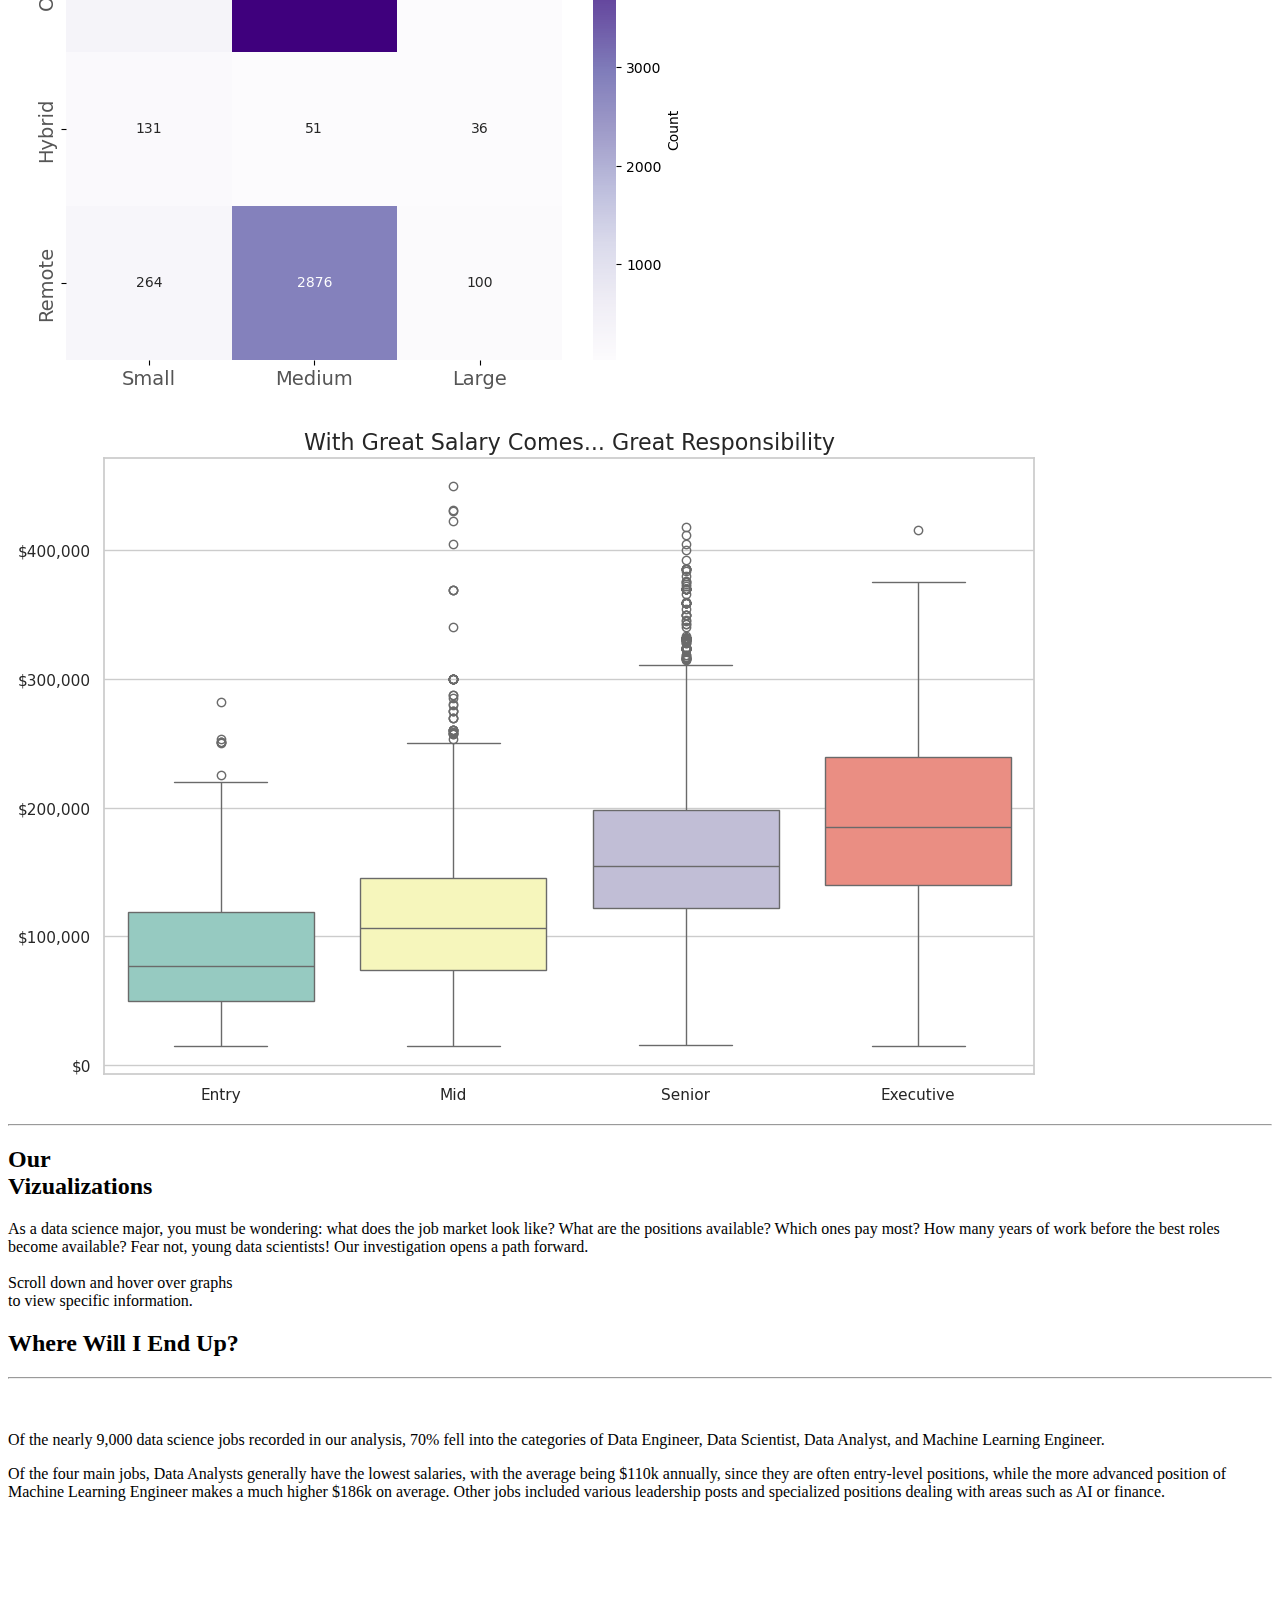
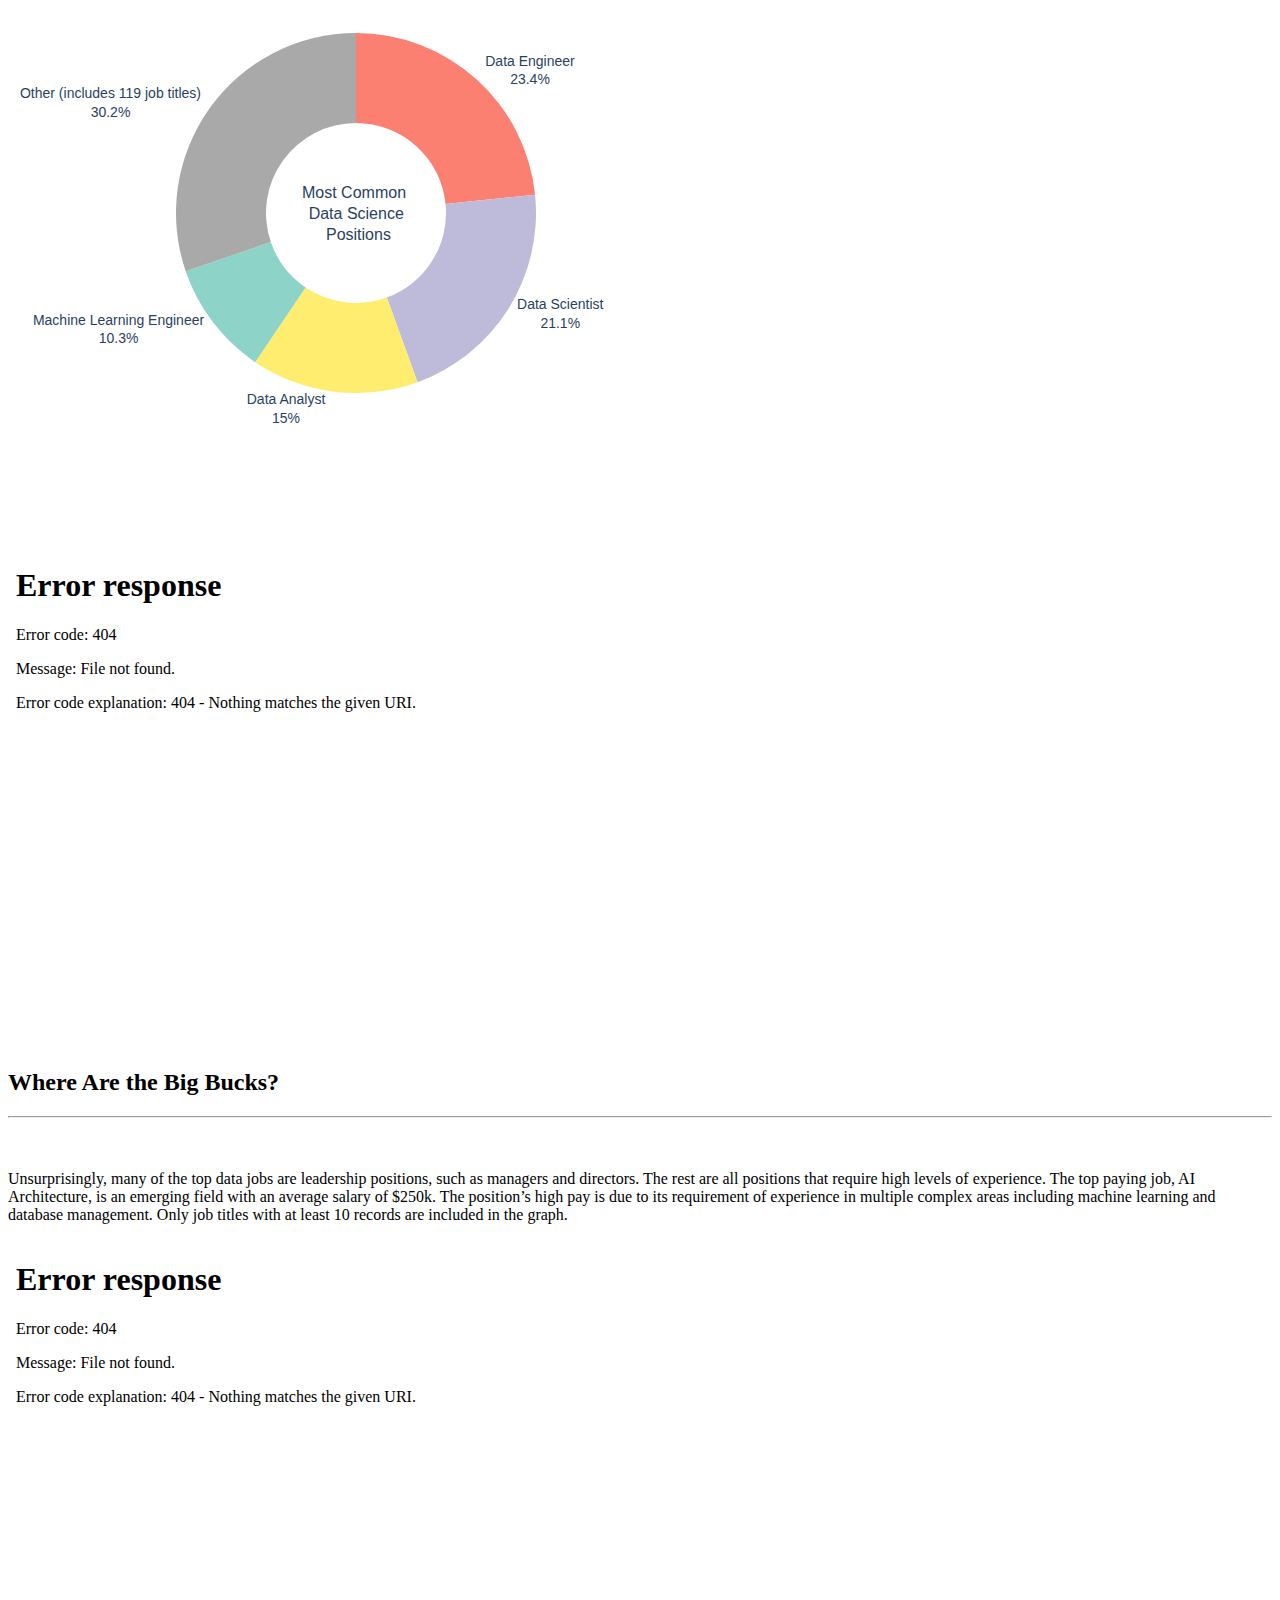
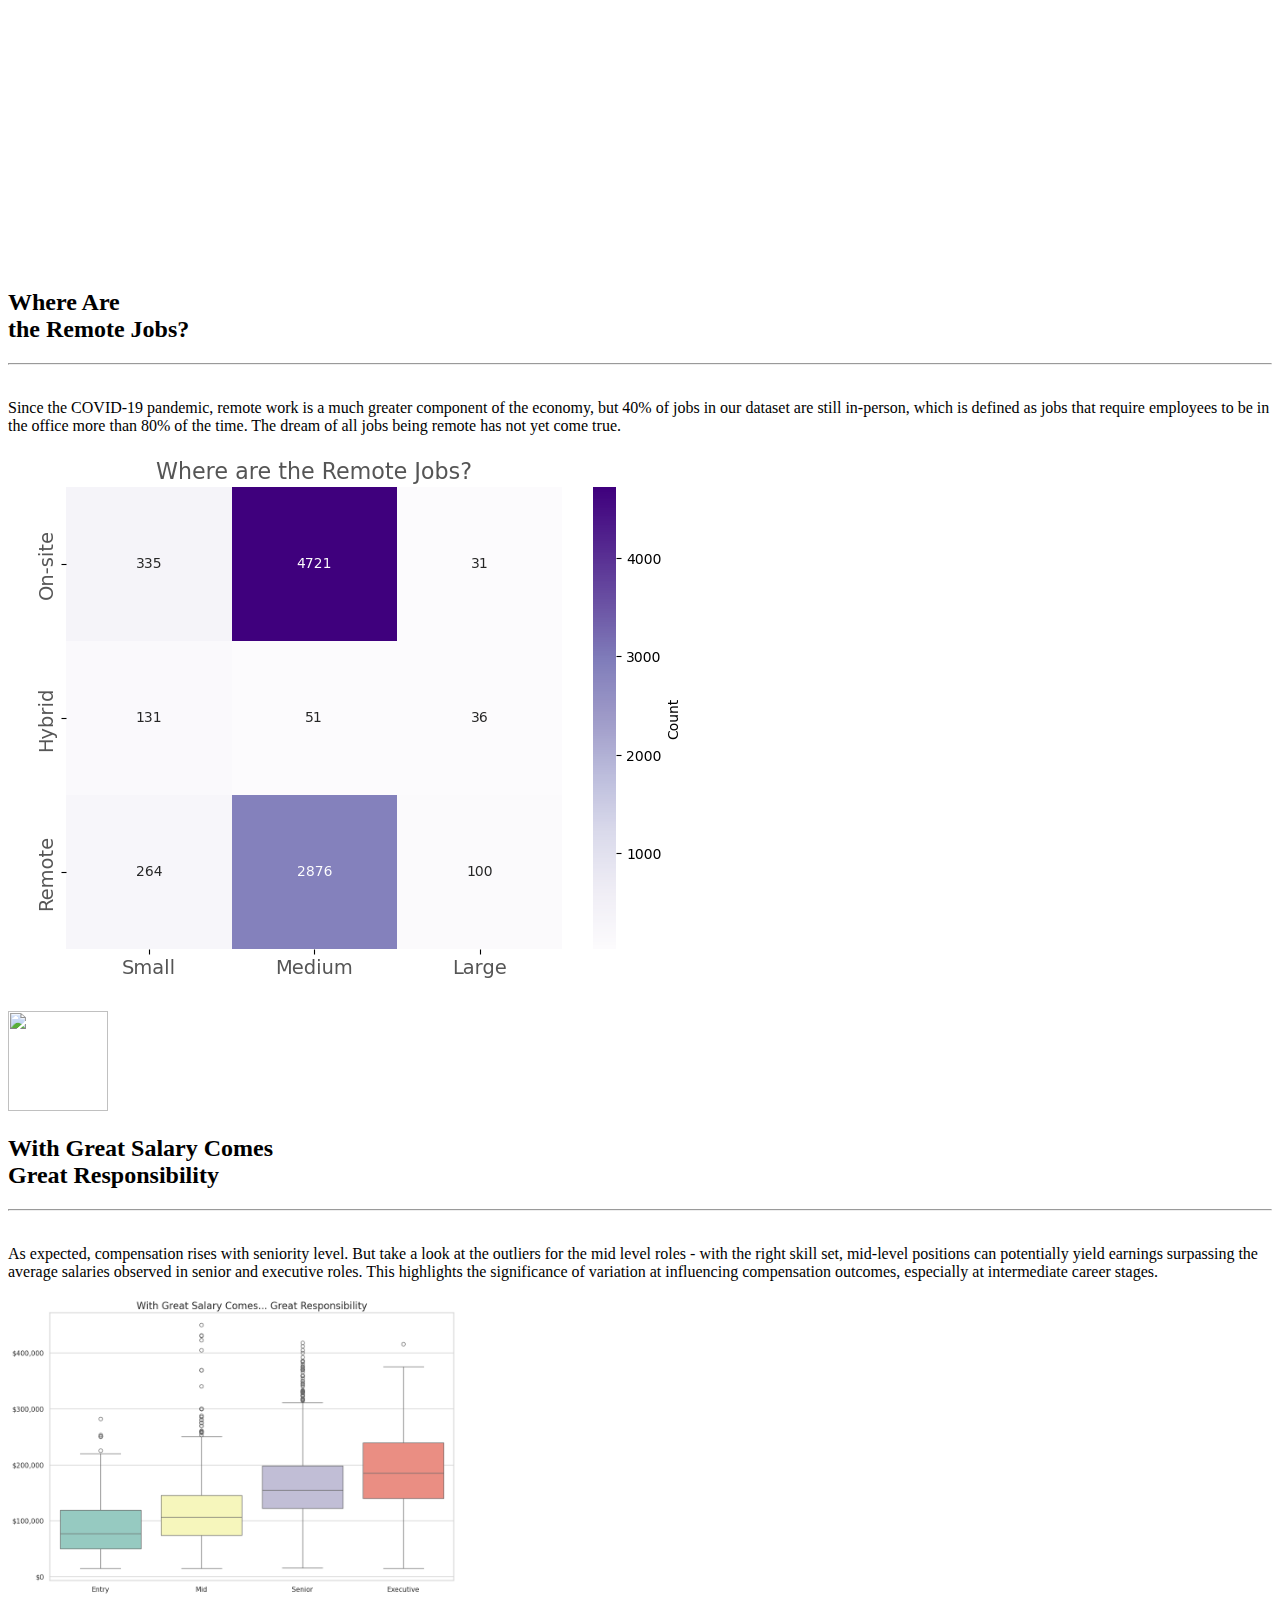
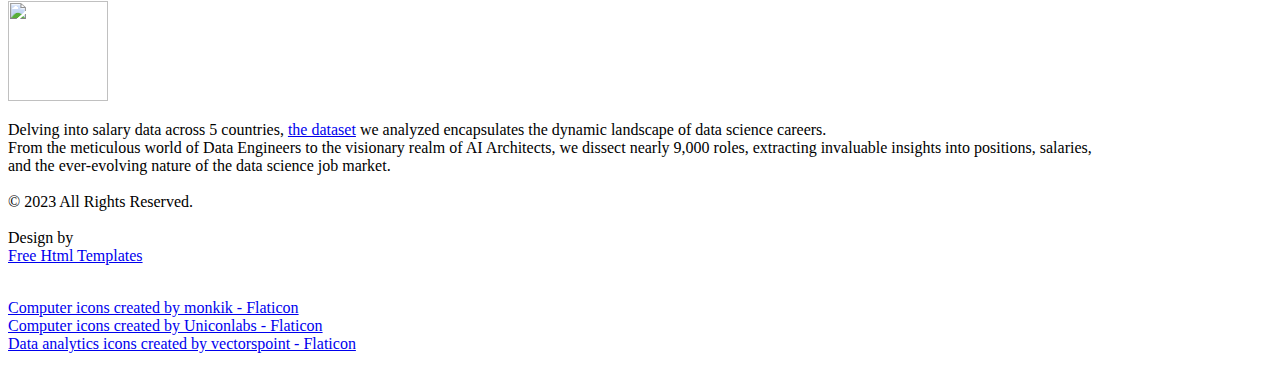
==== commit 7a726e5b: "edit introductory paragraph 2" ====
--- a/index.html
+++ b/index.html
@@ -92,7 +92,7 @@
               <p>
                 <br>
                 <a href="https://ai-jobs.net/salaries/download/">Link to dataset</a> <br><br>
-                Above is a public domain dataset compiled on ai-jobs.net that collects data anonymous from professionals in the field of data science.
+                Above is a public domain dataset compiled on ai-jobs.net that collects data anonymous from professionals in the field of data science.<br>
                 Using this dataset, our team revealed valuable insights regarding compensation for data scientists. <br><br>
                 See the results of our investigation below!
                 <!-- <p>
